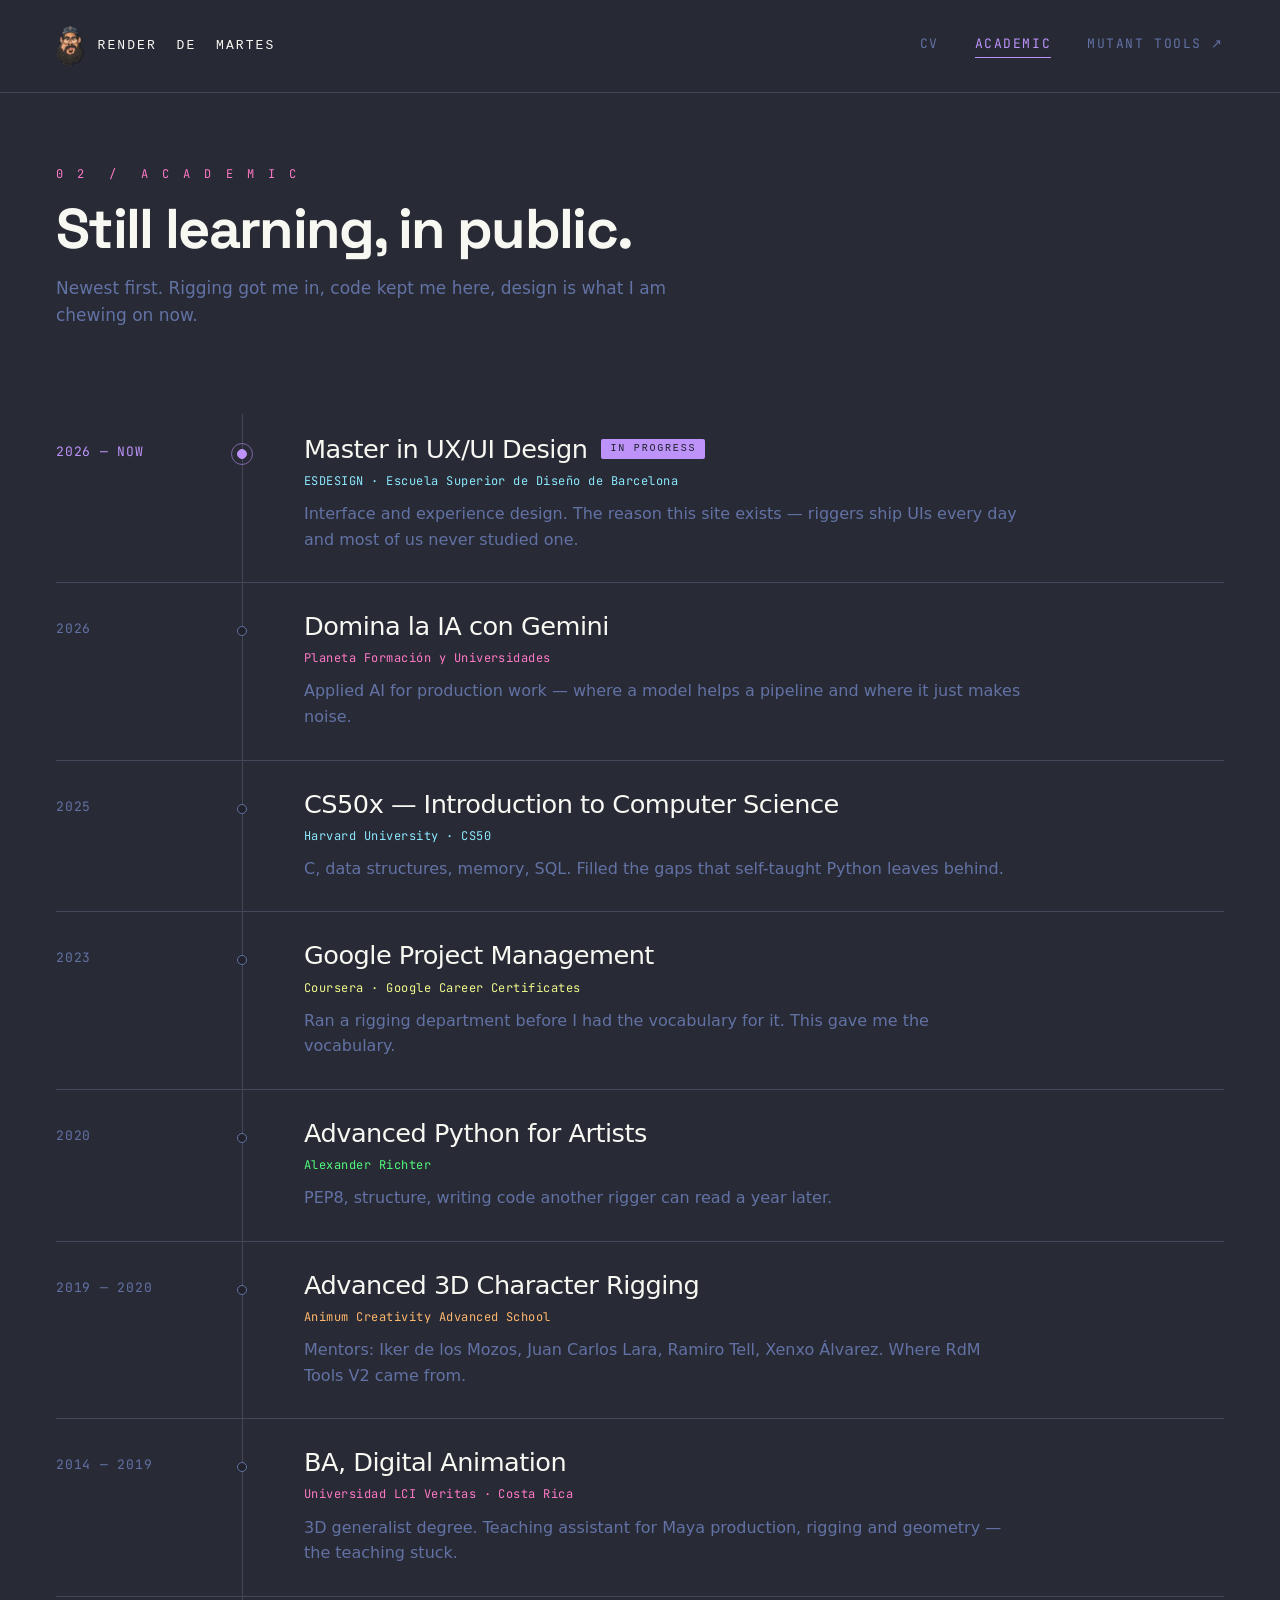
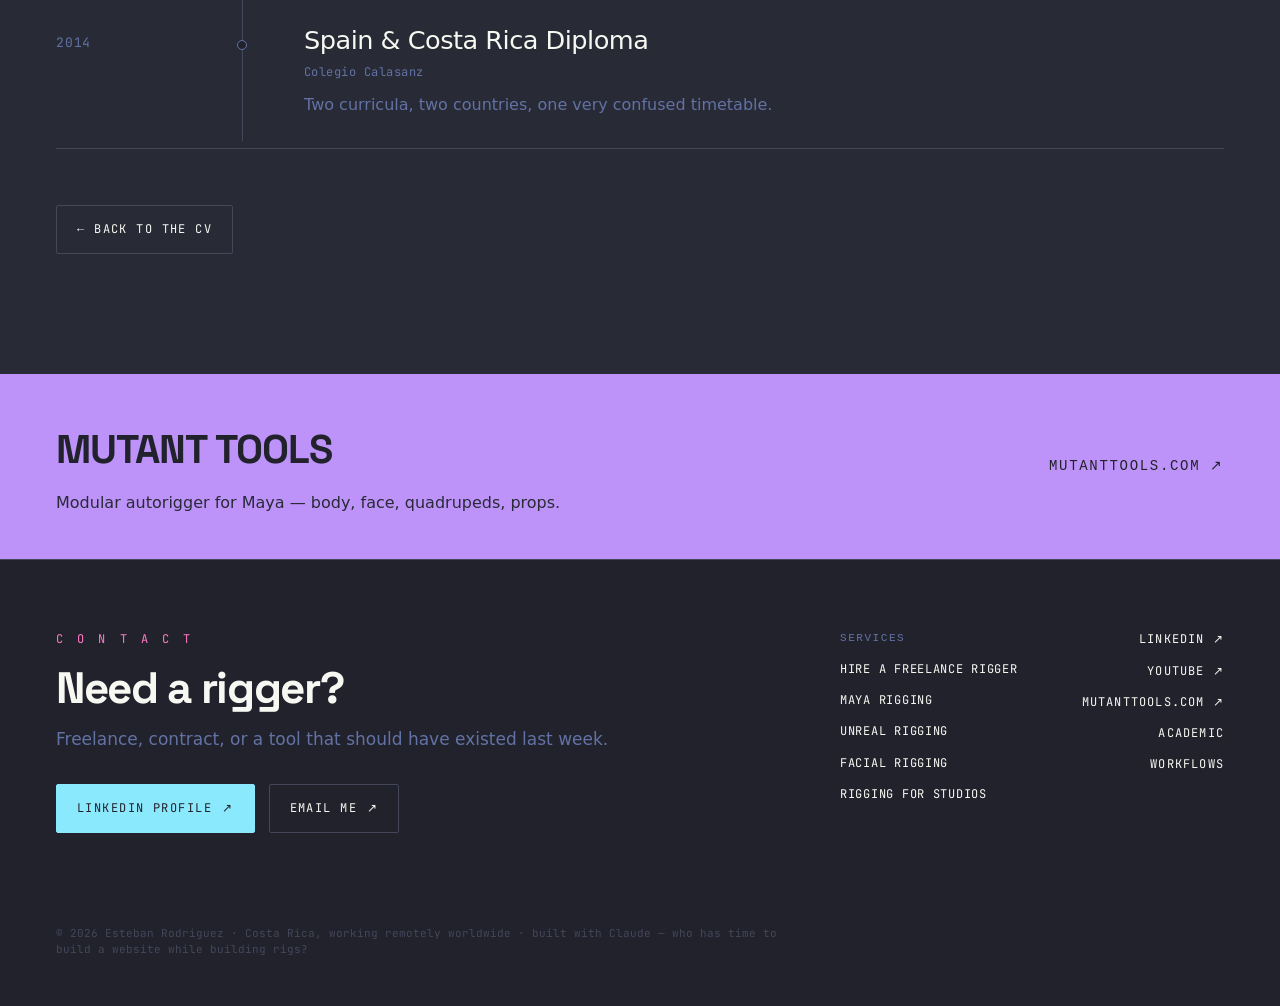
==== academic/index.html @ 8d344494 "Render de Martes 2026: static rebuild Dracula-dark static site replacing the WordPress install. - CV" ====
<!doctype html>
<html lang="en">
<head>
<meta charset="utf-8">
<meta name="viewport" content="width=device-width, initial-scale=1">
<title>Academic — Esteban Rodriguez | Render de Martes</title>
<meta name="description" content="Degrees, certificates and courses: UX/UI master at ESDESIGN, CS50x, Google Project Management, Animum advanced rigging, BA in Digital Animation.">
<link rel="canonical" href="https://renderdemartes.com/academic/">
<meta property="og:type" content="website">
<meta property="og:title" content="Academic — Esteban Rodriguez | Render de Martes">
<meta property="og:description" content="Degrees, certificates and courses: UX/UI master at ESDESIGN, CS50x, Google Project Management, Animum advanced rigging, BA in Digital Animation.">
<meta property="og:url" content="https://renderdemartes.com/academic/">
<meta property="og:image" content="https://renderdemartes.com/assets/img/still/gears-e-day.jpg">
<meta name="twitter:card" content="summary_large_image">
<link rel="icon" href="/assets/img/favicon.ico" sizes="any">
<link rel="icon" href="/assets/img/favicon-32.png" type="image/png" sizes="32x32">
<link rel="apple-touch-icon" href="/assets/img/apple-touch-icon.png">
<link rel="preload" href="/assets/fonts/space-grotesk-700-latin.woff2" as="font" type="font/woff2" crossorigin>
<link rel="preload" href="/assets/fonts/jetbrains-mono-400-latin.woff2" as="font" type="font/woff2" crossorigin>
<link rel="stylesheet" href="/assets/css/fonts.css">
<link rel="stylesheet" href="/assets/css/site.css">
<script type="application/ld+json">{"@context": "https://schema.org", "@type": "Person", "name": "Esteban Rodriguez", "url": "https://renderdemartes.com/", "jobTitle": "Technical Artist — Rigging & Python", "description": "Character rigger and rigging tools developer. Maya, Unreal, Unity. Creator of Mutant Tools.", "address": {"@type": "PostalAddress", "addressLocality": "Vancouver", "addressRegion": "BC", "addressCountry": "CA"}, "sameAs": ["https://www.linkedin.com/in/esteban-rodriguez-488a68147/", "https://www.youtube.com/@renderdemartes6049", "https://mutanttools.com/"], "knowsAbout": ["Character rigging", "Autodesk Maya", "Unreal Engine", "Python", "Facial rigging", "Pipeline tools"]}</script>
</head>
<body>
<a class="skip" href="#main">Skip to content</a>

<header class="nav">
  <a class="nav__mark" href="/">
    <img class="nav__logo" src="/assets/img/logo-mark.webp" srcset="/assets/img/logo-mark@2x.webp 2x" width="66" height="96" alt="" decoding="async">
    <span class="hide-sm">RENDER&nbsp;&nbsp;DE&nbsp;&nbsp;MARTES</span><span class="only-sm">RDM</span>
  </a>
  <nav class="nav__links" aria-label="Sections">
    <a href="/">CV</a>
    <a href="/academic/" class="is-active">ACADEMIC</a>
    <a href="https://mutanttools.com/" target="_blank" rel="noopener"><span class="hide-sm">MUTANT </span>TOOLS <span aria-hidden="true">↗</span></a>
  </nav>
</header>
<main id="main">
  <section class="section section--page">
    <header class="section__head reveal">
      <p class="section__kicker">0 2 &nbsp;/&nbsp; A C A D E M I C</p>
      <h1 class="section__title">Still learning, in public.</h1>
      <p class="section__lead">Newest first. Rigging got me in, code kept me here, design is what I am chewing on now.</p>
    </header>
    <ol class="timeline">
      <li class="study reveal study--live" data-accent="purple">
        <span class="study__year">2026 — NOW</span>
        <span class="study__node" aria-hidden="true"></span>
        <div class="study__body">
          <h3 class="study__title">Master in UX/UI Design<span class="tag">IN PROGRESS</span></h3>
          <p class="study__school">ESDESIGN · Escuela Superior de Diseño de Barcelona</p>
          <p class="study__note">Interface and experience design. The reason this site exists — riggers ship UIs every day and most of us never studied one.</p>
        </div>
      </li>
      <li class="study reveal" data-accent="pink">
        <span class="study__year">2026</span>
        <span class="study__node" aria-hidden="true"></span>
        <div class="study__body">
          <h3 class="study__title">Domina la IA con Gemini</h3>
          <p class="study__school">Planeta Formación y Universidades</p>
          <p class="study__note">Applied AI for production work — where a model helps a pipeline and where it just makes noise.</p>
        </div>
      </li>
      <li class="study reveal" data-accent="cyan">
        <span class="study__year">2025</span>
        <span class="study__node" aria-hidden="true"></span>
        <div class="study__body">
          <h3 class="study__title">CS50x — Introduction to Computer Science</h3>
          <p class="study__school">Harvard University · CS50</p>
          <p class="study__note">C, data structures, memory, SQL. Filled the gaps that self-taught Python leaves behind.</p>
        </div>
      </li>
      <li class="study reveal" data-accent="yellow">
        <span class="study__year">2023</span>
        <span class="study__node" aria-hidden="true"></span>
        <div class="study__body">
          <h3 class="study__title">Google Project Management</h3>
          <p class="study__school">Coursera · Google Career Certificates</p>
          <p class="study__note">Ran a rigging department before I had the vocabulary for it. This gave me the vocabulary.</p>
        </div>
      </li>
      <li class="study reveal" data-accent="green">
        <span class="study__year">2020</span>
        <span class="study__node" aria-hidden="true"></span>
        <div class="study__body">
          <h3 class="study__title">Advanced Python for Artists</h3>
          <p class="study__school">Alexander Richter</p>
          <p class="study__note">PEP8, structure, writing code another rigger can read a year later.</p>
        </div>
      </li>
      <li class="study reveal" data-accent="orange">
        <span class="study__year">2019 — 2020</span>
        <span class="study__node" aria-hidden="true"></span>
        <div class="study__body">
          <h3 class="study__title">Advanced 3D Character Rigging</h3>
          <p class="study__school">Animum Creativity Advanced School</p>
          <p class="study__note">Mentors: Iker de los Mozos, Juan Carlos Lara, Ramiro Tell, Xenxo Álvarez. Where RdM Tools V2 came from.</p>
        </div>
      </li>
      <li class="study reveal" data-accent="pink">
        <span class="study__year">2014 — 2019</span>
        <span class="study__node" aria-hidden="true"></span>
        <div class="study__body">
          <h3 class="study__title">BA, Digital Animation</h3>
          <p class="study__school">Universidad LCI Veritas · Costa Rica</p>
          <p class="study__note">3D generalist degree. Teaching assistant for Maya production, rigging and geometry — the teaching stuck.</p>
        </div>
      </li>
      <li class="study reveal" data-accent="muted">
        <span class="study__year">2014</span>
        <span class="study__node" aria-hidden="true"></span>
        <div class="study__body">
          <h3 class="study__title">Spain &amp; Costa Rica Diploma</h3>
          <p class="study__school">Colegio Calasanz</p>
          <p class="study__note">Two curricula, two countries, one very confused timetable.</p>
        </div>
      </li>
    </ol>
    <p class="back reveal"><a class="btn btn--ghost" href="/">← BACK TO THE CV</a></p>
  </section>
</main>

  <a class="outbound" href="https://mutanttools.com/" target="_blank" rel="noopener">
    <span class="outbound__left">
      <span class="outbound__title">MUTANT TOOLS</span>
      <span class="outbound__note">Modular autorigger for Maya — body, face, quadrupeds, props.</span>
    </span>
    <span class="outbound__go">MUTANTTOOLS.COM <span aria-hidden="true">↗</span></span>
  </a>

<footer class="foot" id="contact">
  <div class="foot__contact">
    <p class="section__kicker">C O N T A C T</p>
    <h2 class="foot__title">Need a rigger?</h2>
    <p class="foot__lead">Freelance, contract, or a tool that should have existed last week.</p>
    <p class="foot__btns">
      <a class="btn btn--cyan" href="https://www.linkedin.com/in/esteban-rodriguez-488a68147/" target="_blank" rel="noopener">LINKEDIN PROFILE <span aria-hidden="true">↗</span></a>
      <button class="btn btn--ghost" type="button" data-mail data-u="info" data-d="renderdemartes.com" data-s="Hello from renderdemartes.com">EMAIL ME <span aria-hidden="true">↗</span></button>
    </p>
  </div>
  <nav class="foot__services" aria-label="Services">
    <p class="foot__colhead">SERVICES</p>
    <a href="/hire-a-freelance-character-rigger/">HIRE A FREELANCE RIGGER</a>
    <a href="/maya-rigging-services/">MAYA RIGGING</a>
    <a href="/unreal-engine-character-rigging/">UNREAL RIGGING</a>
    <a href="/facial-rigging-services/">FACIAL RIGGING</a>
    <a href="/rigging-outsourcing-for-studios/">RIGGING FOR STUDIOS</a>
  </nav>
  <nav class="foot__links" aria-label="Elsewhere">
    <a href="https://www.linkedin.com/in/esteban-rodriguez-488a68147/" target="_blank" rel="noopener">LINKEDIN ↗</a>
    <a href="https://www.youtube.com/@renderdemartes6049/videos" target="_blank" rel="noopener">YOUTUBE ↗</a>
    <a href="https://mutanttools.com/" target="_blank" rel="noopener">MUTANTTOOLS.COM ↗</a>
    <a href="/academic/">ACADEMIC</a>
    <a href="/creature-rigging/">WORKFLOWS</a>
  </nav>
  <p class="foot__fine">© 2026 Esteban Rodriguez · Costa Rica, working remotely worldwide · built with Claude — who has time to build a website while building rigs?</p>
</footer>

<script src="/assets/js/site.js" defer></script>
</body>
</html>
---- assets/css/fonts.css ----
@font-face{font-family:'JetBrains Mono';font-style:normal;font-weight:400;font-display:swap;src:url('../fonts/jetbrains-mono-400-latin-ext.woff2') format('woff2');unicode-range:U+0100-02BA,U+02BD-02C5,U+02C7-02CC,U+02CE-02D7,U+02DD-02FF,U+0304,U+0308,U+0329,U+1D00-1DBF,U+1E00-1E9F,U+1EF2-1EFF,U+2020,U+20A0-20AB,U+20AD-20C0,U+2113,U+2C60-2C7F,U+A720-A7FF}@font-face{font-family:'JetBrains Mono';font-style:normal;font-weight:400;font-display:swap;src:url('../fonts/jetbrains-mono-400-latin.woff2') format('woff2');unicode-range:U+0000-00FF,U+0131,U+0152-0153,U+02BB-02BC,U+02C6,U+02DA,U+02DC,U+0304,U+0308,U+0329,U+2000-206F,U+20AC,U+2122,U+2191,U+2193,U+2212,U+2215,U+FEFF,U+FFFD}@font-face{font-family:'JetBrains Mono';font-style:normal;font-weight:500;font-display:swap;src:url('../fonts/jetbrains-mono-500-latin-ext.woff2') format('woff2');unicode-range:U+0100-02BA,U+02BD-02C5,U+02C7-02CC,U+02CE-02D7,U+02DD-02FF,U+0304,U+0308,U+0329,U+1D00-1DBF,U+1E00-1E9F,U+1EF2-1EFF,U+2020,U+20A0-20AB,U+20AD-20C0,U+2113,U+2C60-2C7F,U+A720-A7FF}@font-face{font-family:'JetBrains Mono';font-style:normal;font-weight:500;font-display:swap;src:url('../fonts/jetbrains-mono-500-latin.woff2') format('woff2');unicode-range:U+0000-00FF,U+0131,U+0152-0153,U+02BB-02BC,U+02C6,U+02DA,U+02DC,U+0304,U+0308,U+0329,U+2000-206F,U+20AC,U+2122,U+2191,U+2193,U+2212,U+2215,U+FEFF,U+FFFD}@font-face{font-family:'Space Grotesk';font-style:normal;font-weight:400;font-display:swap;src:url('../fonts/space-grotesk-400-latin-ext.woff2') format('woff2');unicode-range:U+0100-02BA,U+02BD-02C5,U+02C7-02CC,U+02CE-02D7,U+02DD-02FF,U+0304,U+0308,U+0329,U+1D00-1DBF,U+1E00-1E9F,U+1EF2-1EFF,U+2020,U+20A0-20AB,U+20AD-20C0,U+2113,U+2C60-2C7F,U+A720-A7FF}@font-face{font-family:'Space Grotesk';font-style:normal;font-weight:400;font-display:swap;src:url('../fonts/space-grotesk-400-latin.woff2') format('woff2');unicode-range:U+0000-00FF,U+0131,U+0152-0153,U+02BB-02BC,U+02C6,U+02DA,U+02DC,U+0304,U+0308,U+0329,U+2000-206F,U+20AC,U+2122,U+2191,U+2193,U+2212,U+2215,U+FEFF,U+FFFD}@font-face{font-family:'Space Grotesk';font-style:normal;font-weight:500;font-display:swap;src:url('../fonts/space-grotesk-500-latin-ext.woff2') format('woff2');unicode-range:U+0100-02BA,U+02BD-02C5,U+02C7-02CC,U+02CE-02D7,U+02DD-02FF,U+0304,U+0308,U+0329,U+1D00-1DBF,U+1E00-1E9F,U+1EF2-1EFF,U+2020,U+20A0-20AB,U+20AD-20C0,U+2113,U+2C60-2C7F,U+A720-A7FF}@font-face{font-family:'Space Grotesk';font-style:normal;font-weight:500;font-display:swap;src:url('../fonts/space-grotesk-500-latin.woff2') format('woff2');unicode-range:U+0000-00FF,U+0131,U+0152-0153,U+02BB-02BC,U+02C6,U+02DA,U+02DC,U+0304,U+0308,U+0329,U+2000-206F,U+20AC,U+2122,U+2191,U+2193,U+2212,U+2215,U+FEFF,U+FFFD}@font-face{font-family:'Space Grotesk';font-style:normal;font-weight:700;font-display:swap;src:url('../fonts/space-grotesk-700-latin-ext.woff2') format('woff2');unicode-range:U+0100-02BA,U+02BD-02C5,U+02C7-02CC,U+02CE-02D7,U+02DD-02FF,U+0304,U+0308,U+0329,U+1D00-1DBF,U+1E00-1E9F,U+1EF2-1EFF,U+2020,U+20A0-20AB,U+20AD-20C0,U+2113,U+2C60-2C7F,U+A720-A7FF}@font-face{font-family:'Space Grotesk';font-style:normal;font-weight:700;font-display:swap;src:url('../fonts/space-grotesk-700-latin.woff2') format('woff2');unicode-range:U+0000-00FF,U+0131,U+0152-0153,U+02BB-02BC,U+02C6,U+02DA,U+02DC,U+0304,U+0308,U+0329,U+2000-206F,U+20AC,U+2122,U+2191,U+2193,U+2212,U+2215,U+FEFF,U+FFFD}
---- assets/css/site.css ----
:root{--bg:#282a36;--bg-deep:#21222c;--panel:#343746;--line:#44475a;--text:#f8f8f2;--muted:#6272a4;--purple:#bd93f9;--pink:#ff79c6;--cyan:#8be9fd;--green:#50fa7b;--yellow:#f1fa8c;--orange:#ffb86c;--pad:56px;--maxw:1328px;--mono:"JetBrains Mono",ui-monospace,SFMono-Regular,Menlo,monospace;--sans:"Space Grotesk",system-ui,-apple-system,Segoe UI,Roboto,sans-serif;--ease:cubic-bezier(.2,.7,.2,1)}*,*::before,*::after{box-sizing:border-box}html{scroll-behavior:smooth;color-scheme:dark;overflow-x:clip}body{margin:0;background:var(--bg);color:var(--text);font-family:var(--sans);font-size:16px;line-height:1.6;-webkit-font-smoothing:antialiased;overflow-x:clip}img{max-width:100%;display:block}a{color:inherit}h1,h2,h3{margin:0;font-weight:700;letter-spacing:-.03em;line-height:1.02}p{margin:0}ul,ol{margin:0;padding:0;list-style:none}.only-sm{display:none}.section,#cv,#academic{scroll-margin-top:92px}.skip{position:absolute;left:-9999px;top:0;background:var(--purple);color:var(--bg-deep);padding:12px 18px;font-family:var(--mono);font-size:12px;z-index:100}.skip:focus{left:8px;top:8px}.nav{position:sticky;top:0;z-index:50;display:flex;align-items:center;justify-content:space-between;padding:26px var(--pad);border-bottom:1px solid var(--line);background:rgba(40,42,54,.82);backdrop-filter:blur(14px);-webkit-backdrop-filter:blur(14px)}.nav__mark{display:flex;align-items:center;gap:14px;font-family:var(--mono);font-size:13px;font-weight:500;letter-spacing:.16em;text-decoration:none}.nav__logo{height:40px;width:auto;display:block;transition:transform .35s var(--ease)}.nav__mark:hover .nav__logo{transform:rotate(-6deg) scale(1.06)}.nav__links{display:flex;gap:36px}.nav__links a{font-family:var(--mono);font-size:13px;letter-spacing:.12em;color:var(--muted);text-decoration:none;padding-bottom:3px;border-bottom:1px solid transparent;transition:color .25s var(--ease),border-color .25s var(--ease)}.nav__links a:hover{color:var(--text)}.nav__links a.is-active{color:var(--purple);border-bottom-color:var(--purple)}.hero{padding:140px var(--pad) 96px;position:relative;max-width:var(--maxw);margin-inline:auto}.hero__eyebrow{font-family:var(--mono);font-size:12px;letter-spacing:.42em;color:var(--cyan);margin-bottom:26px}.hero__h1{font-size:clamp(52px,11.2vw,132px);letter-spacing:-.045em;line-height:.88}.hero__lead{max-width:620px;margin-top:30px;font-size:clamp(16px,1.4vw,19px);line-height:1.62}.hero__status{margin-top:26px;font-family:var(--mono);font-size:12px;letter-spacing:.14em;color:var(--green);display:flex;align-items:center;gap:10px}.dot-live{width:8px;height:8px;border-radius:50%;background:var(--green);flex:none;box-shadow:0 0 0 0 rgba(80,250,123,.55);animation:pulse 2.6s infinite}@keyframes pulse{70%{box-shadow:0 0 0 12px rgba(80,250,123,0)}100%{box-shadow:0 0 0 0 rgba(80,250,123,0)}}.stats{display:flex;flex-wrap:wrap;gap:0 72px;margin-top:72px}.stats b{display:block;font-family:var(--sans);font-weight:500;font-size:30px;color:var(--pink);letter-spacing:-.02em}.stats span{display:block;margin-top:6px;font-family:var(--mono);font-size:11px;letter-spacing:.18em;color:var(--muted)}.hero__scroll{position:absolute;right:var(--pad);bottom:96px;font-family:var(--mono);font-size:12px;letter-spacing:.2em;color:var(--muted)}.section{padding:96px var(--pad) 120px;max-width:var(--maxw);margin-inline:auto}.section--alt{max-width:none;background:var(--bg-deep);padding-inline:0}.section--alt>*{max-width:var(--maxw);margin-inline:auto;padding-inline:var(--pad)}.section__head{margin-bottom:76px}#cv{padding-top:64px}.section__kicker{font-family:var(--mono);font-size:12px;letter-spacing:.3em;color:var(--pink)}.section--alt .section__kicker{color:var(--cyan)}.section__title{margin-top:16px;font-size:clamp(32px,4.4vw,56px)}.section__lead{margin-top:18px;max-width:640px;color:var(--muted);font-size:17px}.yearline{display:flex;align-items:center;gap:24px;margin:96px 0 56px}.yearline:first-of-type{margin-top:0}.yearline__dash{flex:1;height:1px;border-top:1px dashed var(--line);transform-origin:left}.yearline__num{font-size:26px;font-weight:700;letter-spacing:.04em}.row{display:grid;grid-template-columns:620px 1fr;gap:88px;align-items:center;margin-bottom:100px}.row--flip .gallery{order:2}.media{position:relative;margin:0;border:1px solid var(--line);border-radius:4px;overflow:hidden;background:var(--bg-deep);aspect-ratio:16/9;width:100%}.media__poster{width:100%;height:100%;object-fit:cover;transition:opacity .7s var(--ease),transform .9s var(--ease)}.media.is-playing .media__poster{opacity:0}.media__frame{position:absolute;inset:0;width:100%;height:100%;border:0;pointer-events:none}.media.has-sound .media__frame{pointer-events:auto}.media__sound{position:absolute;right:12px;top:12px;z-index:2;display:flex;align-items:center;gap:8px;cursor:pointer;background:rgba(33,34,44,.74);border:1px solid var(--purple);color:var(--purple);border-radius:2px;font-family:var(--mono);font-size:11px;letter-spacing:.14em;padding:8px 12px;backdrop-filter:blur(6px);-webkit-backdrop-filter:blur(6px);transition:background .25s var(--ease),color .25s var(--ease),opacity .3s var(--ease)}.media__sound:hover{background:var(--purple);color:var(--bg-deep)}.media__sound-ico{font-size:10px;line-height:1}.media.has-sound .media__sound{display:none}.media__cap{position:absolute;left:16px;bottom:12px;z-index:2;font-family:var(--mono);font-size:11px;letter-spacing:.14em;color:var(--text);text-transform:uppercase;text-shadow:0 1px 10px rgba(0,0,0,.9);pointer-events:none}.credit__role{font-family:var(--mono);font-size:11px;letter-spacing:.18em;color:var(--purple)}.credit__studio{margin-top:14px;font-size:clamp(26px,2.6vw,34px);font-weight:500;letter-spacing:-.02em}.credit__project{margin-top:6px;font-size:18px;color:var(--text);opacity:.9}.credit__meta{margin-top:10px;font-family:var(--mono);font-size:12px;letter-spacing:.04em;color:var(--muted)}.credit__body{margin-top:16px;max-width:480px;line-height:1.66}.chips{display:flex;flex-wrap:wrap;gap:8px;margin-top:20px}.chips li{background:var(--panel);color:var(--cyan);font-family:var(--mono);font-size:11px;letter-spacing:.1em;padding:6px 10px;border-radius:2px}.credit__source{margin-top:16px;font-family:var(--mono);font-size:10px;letter-spacing:.08em;color:var(--muted)}.cta-row{display:flex;align-items:center;gap:16px;flex-wrap:wrap;margin-top:18px}.btn{display:inline-flex;align-items:center;gap:10px;text-decoration:none;cursor:pointer;background:var(--purple);color:var(--bg-deep);border:1px solid var(--purple);border-radius:2px;font-family:var(--mono);font-size:12px;letter-spacing:.12em;padding:14px 20px;transition:background .25s var(--ease),border-color .25s var(--ease),color .25s var(--ease),transform .25s var(--ease)}.btn:hover{background:var(--pink);border-color:var(--pink);transform:translateY(-2px)}.btn--cyan{background:var(--cyan);border-color:var(--cyan)}.btn--cyan:hover{background:var(--purple);border-color:var(--purple)}.btn--ghost{background:transparent;color:var(--text);border-color:var(--line)}.btn--ghost:hover{background:var(--panel);border-color:var(--muted);color:var(--text)}.btn:focus-visible{outline:2px solid var(--cyan);outline-offset:3px}.cta-row__mail{font-family:var(--mono);font-size:12px;color:var(--cyan);text-decoration:none;border-bottom:1px solid transparent}.cta-row__mail:hover{border-bottom-color:var(--cyan)}.gallery{display:block}.gallery .media{display:none}.gallery .media.is-active{display:block}.gallery__bar{display:flex;align-items:center;gap:20px;margin-top:18px;flex-wrap:wrap}.dots{display:flex;align-items:center;gap:10px}.dot{width:8px;height:8px;padding:0;border-radius:50%;cursor:pointer;background:var(--line);border:1px solid var(--muted);transition:background .25s var(--ease),border-color .25s var(--ease),width .25s var(--ease),height .25s var(--ease)}.dot:hover{background:var(--muted)}.dot[aria-selected="true"]{width:10px;height:10px;background:var(--purple);border-color:var(--purple)}.dot:focus-visible{outline:2px solid var(--cyan);outline-offset:3px}.dot{position:relative}.dot::after{content:"";position:absolute;inset:-18px;border-radius:50%}.gallery .media.is-active{animation:slideIn .34s var(--ease)}@keyframes slideIn{from{opacity:.35;transform:translateX(10px)}to{opacity:1;transform:none}}@media (pointer:coarse){.gallery__label::after{content:" · SWIPE";color:var(--purple)}.dots{gap:16px}}.gallery__label{font-family:var(--mono);font-size:11px;letter-spacing:.08em;color:var(--muted)}.timeline{position:relative;margin-top:8px}.timeline::before{content:"";position:absolute;left:186px;top:8px;bottom:8px;width:1px;background:var(--line)}.study{display:grid;grid-template-columns:140px 36px 1fr;gap:36px;padding:30px 0;border-bottom:1px solid var(--line)}.study__year{font-family:var(--mono);font-size:13px;letter-spacing:.06em;color:var(--muted);padding-top:6px}.study__node{position:relative;width:20px;height:20px;margin-top:8px}.study__node::after{content:"";position:absolute;left:5px;top:5px;width:10px;height:10px;border-radius:50%;background:var(--bg-deep);border:1px solid var(--muted)}.study--live .study__year{color:var(--purple)}.study--live .study__node::after{background:var(--purple);border-color:var(--purple)}.study--live .study__node::before{content:"";position:absolute;inset:-1px 0 0 -1px;width:22px;height:22px;border-radius:50%;border:1px solid var(--purple);opacity:.55}.study__title{font-size:clamp(20px,2vw,26px);font-weight:500;letter-spacing:-.02em;display:flex;align-items:center;gap:14px;flex-wrap:wrap}.tag{font-family:var(--mono);font-size:10px;letter-spacing:.18em;background:var(--purple);color:var(--bg-deep);padding:5px 9px;border-radius:2px}.study__school{margin-top:10px;font-family:var(--mono);font-size:12px;letter-spacing:.04em;color:var(--cyan)}.study__note{margin-top:10px;color:var(--muted);max-width:720px}.study[data-accent="pink"] .study__school{color:var(--pink)}.study[data-accent="yellow"] .study__school{color:var(--yellow)}.study[data-accent="green"] .study__school{color:var(--green)}.study[data-accent="orange"] .study__school{color:var(--orange)}.study[data-accent="muted"] .study__school{color:var(--muted)}.tuts{padding-top:84px;padding-bottom:110px}.tuts__grid{margin-top:26px;border-top:1px solid var(--line)}.tut{display:grid;grid-template-columns:320px 1fr 40px;gap:24px;align-items:center;padding:24px 0;border-bottom:1px solid var(--line);text-decoration:none;transition:padding-left .35s var(--ease),color .35s var(--ease)}.tut:hover{padding-left:16px}.tut__title{font-size:20px;font-weight:500;letter-spacing:-.01em}.tut__note{color:var(--muted);font-size:15px}.tut__go{font-family:var(--mono);color:var(--muted);text-align:right;transition:color .3s var(--ease),transform .3s var(--ease)}.tut:hover .tut__go{color:var(--purple);transform:translateX(6px)}.tut:hover .tut__title{color:var(--purple)}.outbound{display:flex;align-items:center;justify-content:space-between;gap:32px;flex-wrap:wrap;background:var(--purple);color:var(--bg-deep);text-decoration:none;padding:44px var(--pad);transition:background .3s var(--ease)}.outbound:hover{background:var(--pink)}.outbound__title{display:block;font-size:clamp(28px,3.6vw,40px);font-weight:700;letter-spacing:-.03em}.outbound__note{display:block;margin-top:8px;font-size:16px;color:#282a36}.outbound__go{font-family:var(--mono);font-size:14px;font-weight:500;letter-spacing:.12em;white-space:nowrap}.foot{background:var(--bg-deep);padding:70px var(--pad) 48px;display:grid;grid-template-columns:1fr auto auto;gap:40px 64px;border-top:1px solid var(--line)}.foot__mark{font-family:var(--mono);font-size:13px;font-weight:500;letter-spacing:.16em}.foot__mail{display:inline-block;margin-top:14px;font-family:var(--mono);font-size:15px;color:var(--cyan);text-decoration:none;border-bottom:1px solid transparent}.foot__mail:hover{border-bottom-color:var(--cyan)}.foot__where{margin-top:12px;font-family:var(--mono);font-size:12px;color:var(--muted)}.foot__links{display:flex;flex-direction:column;gap:12px;align-items:flex-end}.foot__services{display:flex;flex-direction:column;gap:12px}.foot__services a{font-family:var(--mono);font-size:12px;letter-spacing:.06em;text-decoration:none;color:var(--text)}.foot__services a:hover{color:var(--purple)}.foot__colhead{font-family:var(--mono);font-size:11px;font-weight:500;letter-spacing:.14em;color:var(--muted)}.foot__links a{font-family:var(--mono);font-size:12px;letter-spacing:.1em;text-decoration:none;color:var(--text)}.foot__links a:hover{color:var(--purple)}.foot__fine{grid-column:1/-1;margin-top:52px;max-width:760px;line-height:1.5;font-family:var(--mono);font-size:11px;color:var(--line)}.band{display:flex;align-items:center;justify-content:space-between;gap:40px;flex-wrap:wrap;background:var(--bg-deep);border-left:3px solid var(--purple);padding:30px 32px;margin:0 0 100px}.band__kicker{font-family:var(--mono);font-size:11px;letter-spacing:.12em;color:var(--purple)}.band__title{margin-top:10px;font-size:clamp(20px,2.4vw,26px);font-weight:500;letter-spacing:-.02em}.band__note{margin-top:10px;max-width:620px;color:var(--muted);font-size:16px}.close{padding-top:40px;border-top:1px dashed var(--line)}.close__title{margin-top:16px;font-size:clamp(28px,3.6vw,44px);letter-spacing:-.03em}.close__lead{margin:18px 0 28px;max-width:660px;color:var(--muted);font-size:17px;line-height:1.6}.section--page{padding-top:72px}.back{margin-top:56px}.foot__title{margin-top:16px;font-size:clamp(28px,3.6vw,44px);letter-spacing:-.03em}.foot__lead{margin-top:16px;max-width:620px;color:var(--muted);font-size:17px}.foot__btns{display:flex;gap:14px;flex-wrap:wrap;margin-top:30px}.seo{max-width:var(--maxw);margin-inline:auto;padding:76px var(--pad) 0}.seo__h1{margin-top:20px;font-size:clamp(40px,6.4vw,76px);letter-spacing:-.045em;line-height:.98}.seo__lede{margin-top:24px;max-width:720px;font-size:clamp(17px,1.5vw,19px);line-height:1.62}.seo__cta{display:flex;gap:14px;flex-wrap:wrap;margin-top:32px}.prose{margin-top:72px;max-width:760px;display:grid;gap:20px}.prose p{color:var(--ink,#f8f8f2);font-size:17px;line-height:1.72}.prose p+p{color:var(--muted)}.cols{display:grid;grid-template-columns:repeat(3,1fr);gap:56px;margin-top:80px}.col__title{font-family:var(--mono);font-size:12px;font-weight:500;letter-spacing:.12em;color:var(--cyan)}.col__note{margin-top:12px;font-size:16px;line-height:1.6}.steps-wrap{margin-top:96px}.steps{margin-top:26px;border-top:1px solid var(--line)}.step{display:grid;grid-template-columns:60px 1fr;gap:32px;padding:26px 0;border-bottom:1px solid var(--line)}.step__n{font-family:var(--mono);font-size:13px;letter-spacing:.06em;color:var(--purple);padding-top:6px}.step__title{font-size:22px;font-weight:500;letter-spacing:-.01em}.step__note{margin-top:8px;color:var(--muted);font-size:16px;line-height:1.6;max-width:900px}.proof{display:grid;grid-template-columns:repeat(4,1fr);gap:24px;margin-top:88px;padding:28px 32px;background:var(--bg-deep)}.proof b{display:block;font-family:var(--mono);font-size:12px;font-weight:500;letter-spacing:.08em}.proof span{display:block;margin-top:8px;font-family:var(--mono);font-size:11px;letter-spacing:.04em;color:var(--muted)}.faq{margin-top:96px}.q{padding:24px 0;border-bottom:1px solid var(--line);max-width:1000px}.q:first-of-type{border-top:1px solid var(--line);margin-top:26px}.q__q{font-size:21px;font-weight:500;letter-spacing:-.01em}.q__a{margin-top:10px;color:var(--muted);font-size:16px;line-height:1.66;max-width:940px}.found{margin:110px calc(var(--pad) * -1) 0;padding:52px var(--pad);background:var(--purple);color:var(--bg-deep)}.found__kicker{font-family:var(--mono);font-size:12px;letter-spacing:.3em;color:var(--bg-deep)}.found__title{margin-top:16px;font-size:clamp(26px,3.4vw,40px);letter-spacing:-.03em;color:var(--bg-deep)}.found__note{margin-top:18px;max-width:820px;font-size:17px;line-height:1.6;color:#282a36}.found__row{display:flex;align-items:center;gap:18px;flex-wrap:wrap;margin-top:28px}.found .btn{background:var(--bg-deep);border-color:var(--bg-deep);color:var(--purple)}.found .btn:hover{background:#0f1015;border-color:#0f1015;color:var(--pink)}.found__aside{font-size:15px;color:#282a36}.related{margin-top:64px;padding-bottom:110px}.related__note{font-family:var(--mono);font-size:11px;letter-spacing:.12em;color:var(--muted)}.related__links{display:flex;flex-wrap:wrap;gap:12px 28px;margin-top:16px}.related__links a{font-family:var(--mono);font-size:11px;letter-spacing:.08em;color:var(--text);text-decoration:none;border-bottom:1px solid transparent}.related__links a:hover{color:var(--purple);border-bottom-color:var(--purple)}@media (max-width:900px){.seo{padding:44px var(--pad) 0}.cols{grid-template-columns:1fr;gap:34px;margin-top:56px}.proof{grid-template-columns:1fr 1fr;gap:20px;margin-top:56px;padding:22px}.steps-wrap,.faq{margin-top:64px}.step{grid-template-columns:40px 1fr;gap:16px}.found{margin-top:72px;padding:40px var(--pad)}.prose{margin-top:48px}}.wf{max-width:1120px;margin-inline:auto;padding:76px var(--pad) 0}.wf__h1{margin-top:20px;font-size:clamp(34px,5.4vw,64px);letter-spacing:-.04em;line-height:1.02}.wf__lede{margin-top:22px;max-width:760px;font-size:clamp(17px,1.5vw,19px);line-height:1.65}.wf__head .chips{margin-top:26px}.wf__body{margin-top:72px}.wf-h2{display:flex;align-items:baseline;gap:18px;margin:88px 0 8px;font-size:clamp(26px,3.2vw,34px);font-weight:500;letter-spacing:-.025em;padding-top:28px;border-top:1px solid var(--line)}.wf-h2__n{font-family:var(--mono);font-size:13px;font-weight:400;letter-spacing:.08em;color:var(--purple)}.wf-h3{margin:56px 0 6px;font-size:clamp(20px,2.2vw,24px);font-weight:500;letter-spacing:-.02em}.wf-h4{margin:40px 0 4px;font-family:var(--mono);font-size:13px;font-weight:500;letter-spacing:.1em;color:var(--cyan)}.wf-p{margin-top:16px;max-width:760px;font-size:17px;line-height:1.75;color:var(--text)}.wf-li{margin-top:10px;max-width:760px;padding-left:18px;border-left:1px solid var(--line);font-size:16px;line-height:1.7;color:var(--muted)}.wf-media{margin:36px 0 0}.wf-media img{width:100%;height:auto;border:1px solid var(--line);border-radius:4px;background:var(--bg-deep);display:block}.wf-media figcaption{margin-top:10px;font-family:var(--mono);font-size:11px;letter-spacing:.06em;color:var(--muted)}.wf-gif{position:relative;display:block;width:100%;padding:0;border:0;background:none;cursor:pointer}.wf-gif__play{position:absolute;top:50%;left:50%;transform:translate(-50%,-50%);width:72px;height:72px;border-radius:50%;display:grid;place-items:center;background:rgba(33,34,44,.8);border:1px solid var(--purple);color:var(--purple);font-size:22px;transition:background .25s var(--ease),color .25s var(--ease),transform .25s var(--ease)}.wf-gif:hover .wf-gif__play{background:var(--purple);color:var(--bg-deep);transform:translate(-50%,-50%) scale(1.06)}.wf-gif__badge{position:absolute;left:16px;top:16px;padding:6px 10px;border-radius:2px;background:rgba(33,34,44,.8);border:1px solid var(--line);font-family:var(--mono);font-size:11px;letter-spacing:.08em;color:var(--text)}.wf-gif.is-playing .wf-gif__play,.wf-gif.is-playing .wf-gif__badge{display:none}.wf-media--video{position:relative}.wf-video{width:100%;height:auto;display:block;border:1px solid var(--line);border-radius:4px;background:var(--bg-deep)}.wf-video::-webkit-media-controls{display:none!important}.wf-code{margin:28px 0 0;padding:22px 24px;overflow-x:auto;background:var(--bg-deep);border:1px solid var(--line);border-radius:4px;font-family:var(--mono);font-size:13px;line-height:1.75;color:var(--cyan)}.found--wf{margin-top:110px}.wf-more{margin-top:72px;padding-bottom:110px}.wf-more__grid{display:grid;grid-template-columns:repeat(3,1fr);gap:24px;margin-top:20px}.wf-card{display:flex;flex-direction:column;gap:10px;padding:24px;text-decoration:none;background:var(--bg-deep);border:1px solid var(--line);border-radius:3px;transition:border-color .25s var(--ease),transform .25s var(--ease)}.wf-card:hover{border-color:var(--purple);transform:translateY(-2px)}.wf-card__title{font-size:22px;font-weight:500;letter-spacing:-.01em}.wf-card__note{font-size:15px;color:var(--muted)}.wf-card__go{font-family:var(--mono);font-size:11px;letter-spacing:.08em;color:var(--purple)}@media (max-width:900px){.wf{padding:44px var(--pad) 0}.wf__body{margin-top:48px}.wf-h2{margin:56px 0 8px;gap:12px}.wf-more__grid{grid-template-columns:1fr}.wf-gif__play{width:56px;height:56px;font-size:18px}}.bone{position:fixed;left:0;top:0;z-index:90;pointer-events:none;will-change:transform,opacity;transform-origin:50% 50%;contain:layout style paint}.bone svg{display:block}.reveal{opacity:0;transform:translateY(26px);transition:opacity .75s var(--ease),transform .75s var(--ease)}.reveal.is-in{opacity:1;transform:none}.yearline.reveal .yearline__dash{transform:scaleX(0);transition:transform .7s var(--ease)}.yearline.reveal.is-in .yearline__dash{transform:scaleX(1)}.yearline__dash:last-child{transform-origin:right}@media (max-width:1180px){.row{grid-template-columns:1fr 1fr;gap:48px}}@media (max-width:900px){:root{--pad:20px}.nav{padding:18px var(--pad)}.nav__logo{height:28px}.nav__links{gap:18px}.nav__links a{font-size:11px;letter-spacing:.08em;white-space:nowrap}.hide-sm{display:none}.only-sm{display:inline}.hero__eyebrow{letter-spacing:.26em;font-size:11px;margin-bottom:18px}.hero{padding:56px var(--pad) 64px}.hero__scroll{display:none}.stats{gap:28px 44px;margin-top:44px}.section{padding:64px var(--pad) 72px}.section__head{margin-bottom:44px}.yearline{margin:64px 0 32px}.yearline__num{font-size:20px}.row,.row--flip{display:block;margin-bottom:64px}.row--flip .media{order:0}.credit__role{margin-top:22px}.credit__body{max-width:none}.timeline::before{left:7px}.study{grid-template-columns:20px 1fr;gap:18px;padding:22px 0}.study__year{grid-column:1/-1;padding-top:0;font-size:11px;letter-spacing:.1em}.study__node{margin-top:4px}.tut{grid-template-columns:1fr 28px;gap:6px 12px;align-items:start}.tut__go{grid-row:1/3}.outbound{padding:40px var(--pad)}.foot{grid-template-columns:1fr;padding:48px var(--pad) 36px}.foot__services{gap:10px}.foot__links{align-items:flex-start;flex-direction:row;flex-wrap:wrap;gap:14px 20px}}@media (prefers-reduced-motion:reduce){html{scroll-behavior:auto}.reveal{opacity:1;transform:none;transition:none}.yearline.reveal .yearline__dash{transform:none}.dot-live{animation:none}.media img{transition:none}.bone{display:none}}
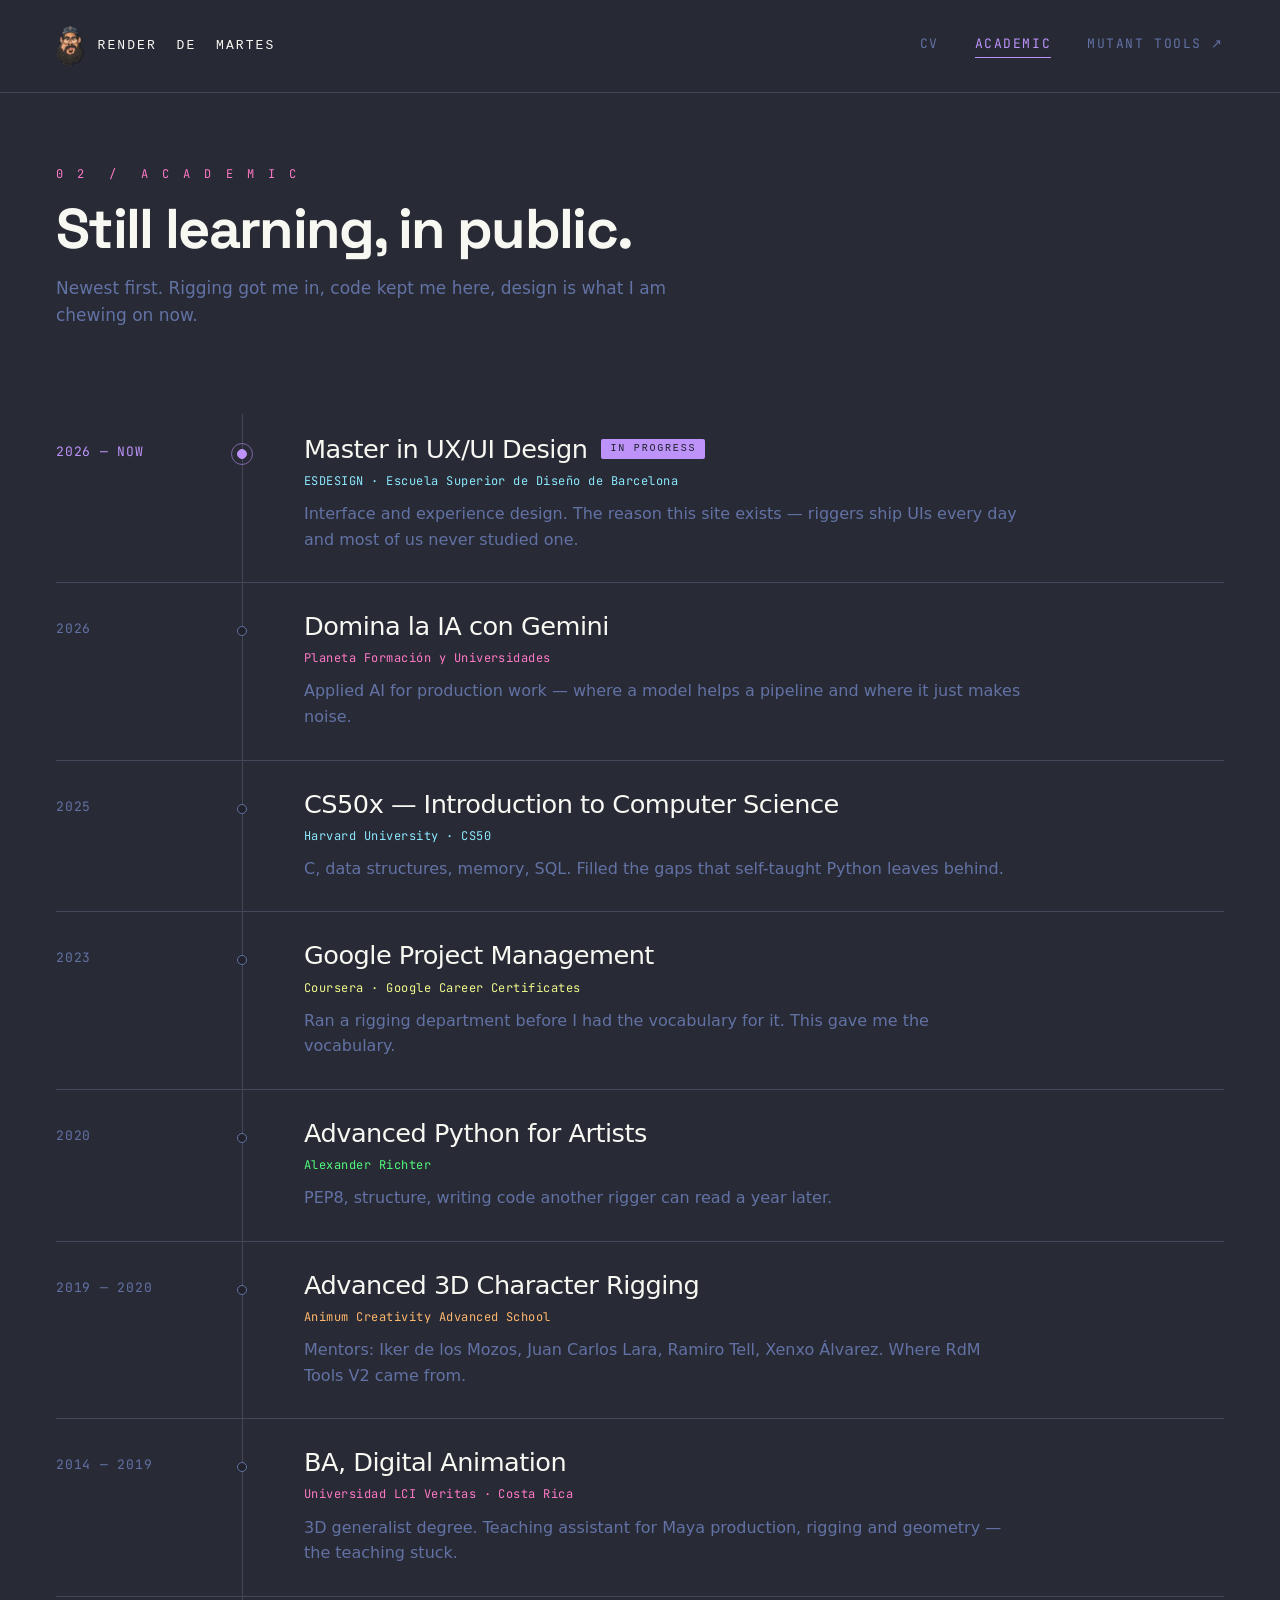
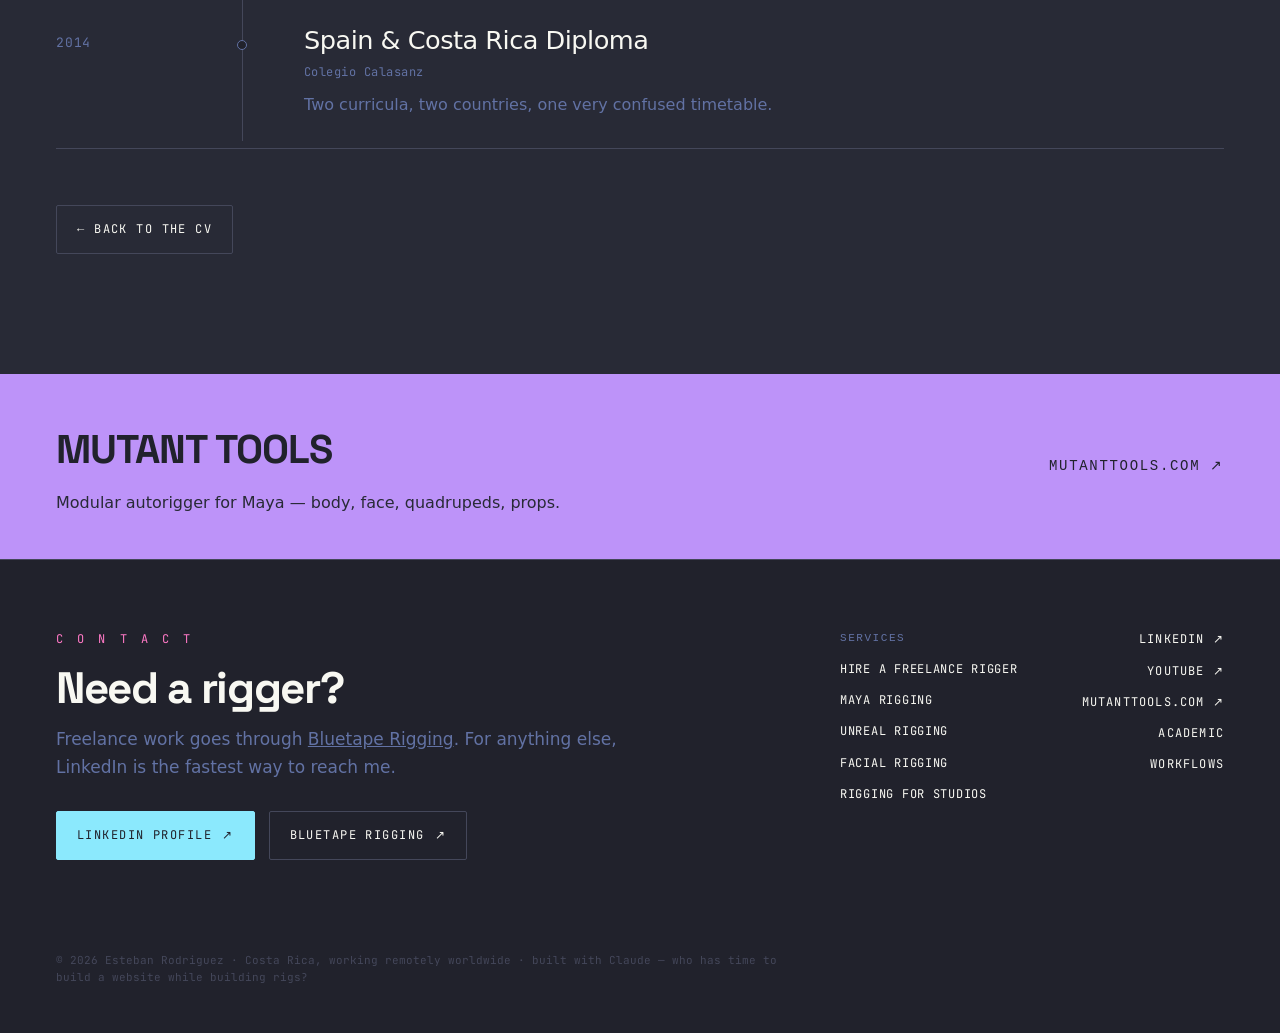
==== commit 9daf32ce: "Gallery arrows, Bluetape CTAs, LinkedIn contact, cartoon share card - galleries get prev/next arrows" ====
--- a/academic/index.html
+++ b/academic/index.html
@@ -10,15 +10,19 @@
 <meta property="og:title" content="Academic — Esteban Rodriguez | Render de Martes">
 <meta property="og:description" content="Degrees, certificates and courses: UX/UI master at ESDESIGN, CS50x, Google Project Management, Animum advanced rigging, BA in Digital Animation.">
 <meta property="og:url" content="https://renderdemartes.com/academic/">
-<meta property="og:image" content="https://renderdemartes.com/assets/img/still/gears-e-day.jpg">
+<meta property="og:image" content="https://renderdemartes.com/assets/img/og.jpg">
+<meta property="og:image:width" content="1200">
+<meta property="og:image:height" content="630">
+<meta property="og:image:alt" content="Esteban Rodriguez - technical artist, rigging and Python">
+<meta property="og:site_name" content="Render de Martes">
 <meta name="twitter:card" content="summary_large_image">
 <link rel="icon" href="/assets/img/favicon.ico" sizes="any">
 <link rel="icon" href="/assets/img/favicon-32.png" type="image/png" sizes="32x32">
 <link rel="apple-touch-icon" href="/assets/img/apple-touch-icon.png">
 <link rel="preload" href="/assets/fonts/space-grotesk-700-latin.woff2" as="font" type="font/woff2" crossorigin>
 <link rel="preload" href="/assets/fonts/jetbrains-mono-400-latin.woff2" as="font" type="font/woff2" crossorigin>
-<link rel="stylesheet" href="/assets/css/fonts.css">
-<link rel="stylesheet" href="/assets/css/site.css">
+<link rel="stylesheet" href="/assets/css/fonts.css?v=48f6eeb9">
+<link rel="stylesheet" href="/assets/css/site.css?v=6976c4eb">
 <script type="application/ld+json">{"@context": "https://schema.org", "@type": "Person", "name": "Esteban Rodriguez", "url": "https://renderdemartes.com/", "jobTitle": "Technical Artist — Rigging & Python", "description": "Character rigger and rigging tools developer. Maya, Unreal, Unity. Creator of Mutant Tools.", "address": {"@type": "PostalAddress", "addressLocality": "Vancouver", "addressRegion": "BC", "addressCountry": "CA"}, "sameAs": ["https://www.linkedin.com/in/esteban-rodriguez-488a68147/", "https://www.youtube.com/@renderdemartes6049", "https://mutanttools.com/"], "knowsAbout": ["Character rigging", "Autodesk Maya", "Unreal Engine", "Python", "Facial rigging", "Pipeline tools"]}</script>
 </head>
 <body>
@@ -132,10 +136,10 @@
   <div class="foot__contact">
     <p class="section__kicker">C O N T A C T</p>
     <h2 class="foot__title">Need a rigger?</h2>
-    <p class="foot__lead">Freelance, contract, or a tool that should have existed last week.</p>
+    <p class="foot__lead">Freelance work goes through <a href="https://bluetaperigging.com/" target="_blank" rel="noopener">Bluetape Rigging</a>. For anything else, LinkedIn is the fastest way to reach me.</p>
     <p class="foot__btns">
       <a class="btn btn--cyan" href="https://www.linkedin.com/in/esteban-rodriguez-488a68147/" target="_blank" rel="noopener">LINKEDIN PROFILE <span aria-hidden="true">↗</span></a>
-      <button class="btn btn--ghost" type="button" data-mail data-u="info" data-d="renderdemartes.com" data-s="Hello from renderdemartes.com">EMAIL ME <span aria-hidden="true">↗</span></button>
+      <a class="btn btn--ghost" href="https://bluetaperigging.com/" target="_blank" rel="noopener">BLUETAPE RIGGING <span aria-hidden="true">↗</span></a>
     </p>
   </div>
   <nav class="foot__services" aria-label="Services">
@@ -156,6 +160,6 @@
   <p class="foot__fine">© 2026 Esteban Rodriguez · Costa Rica, working remotely worldwide · built with Claude — who has time to build a website while building rigs?</p>
 </footer>
 
-<script src="/assets/js/site.js" defer></script>
+<script src="/assets/js/site.js?v=d3654479" defer></script>
 </body>
 </html>
--- a/assets/css/site.css
+++ b/assets/css/site.css
@@ -1 +1 @@
-:root{--bg:#282a36;--bg-deep:#21222c;--panel:#343746;--line:#44475a;--text:#f8f8f2;--muted:#6272a4;--purple:#bd93f9;--pink:#ff79c6;--cyan:#8be9fd;--green:#50fa7b;--yellow:#f1fa8c;--orange:#ffb86c;--pad:56px;--maxw:1328px;--mono:"JetBrains Mono",ui-monospace,SFMono-Regular,Menlo,monospace;--sans:"Space Grotesk",system-ui,-apple-system,Segoe UI,Roboto,sans-serif;--ease:cubic-bezier(.2,.7,.2,1)}*,*::before,*::after{box-sizing:border-box}html{scroll-behavior:smooth;color-scheme:dark;overflow-x:clip}body{margin:0;background:var(--bg);color:var(--text);font-family:var(--sans);font-size:16px;line-height:1.6;-webkit-font-smoothing:antialiased;overflow-x:clip}img{max-width:100%;display:block}a{color:inherit}h1,h2,h3{margin:0;font-weight:700;letter-spacing:-.03em;line-height:1.02}p{margin:0}ul,ol{margin:0;padding:0;list-style:none}.only-sm{display:none}.section,#cv,#academic{scroll-margin-top:92px}.skip{position:absolute;left:-9999px;top:0;background:var(--purple);color:var(--bg-deep);padding:12px 18px;font-family:var(--mono);font-size:12px;z-index:100}.skip:focus{left:8px;top:8px}.nav{position:sticky;top:0;z-index:50;display:flex;align-items:center;justify-content:space-between;padding:26px var(--pad);border-bottom:1px solid var(--line);background:rgba(40,42,54,.82);backdrop-filter:blur(14px);-webkit-backdrop-filter:blur(14px)}.nav__mark{display:flex;align-items:center;gap:14px;font-family:var(--mono);font-size:13px;font-weight:500;letter-spacing:.16em;text-decoration:none}.nav__logo{height:40px;width:auto;display:block;transition:transform .35s var(--ease)}.nav__mark:hover .nav__logo{transform:rotate(-6deg) scale(1.06)}.nav__links{display:flex;gap:36px}.nav__links a{font-family:var(--mono);font-size:13px;letter-spacing:.12em;color:var(--muted);text-decoration:none;padding-bottom:3px;border-bottom:1px solid transparent;transition:color .25s var(--ease),border-color .25s var(--ease)}.nav__links a:hover{color:var(--text)}.nav__links a.is-active{color:var(--purple);border-bottom-color:var(--purple)}.hero{padding:140px var(--pad) 96px;position:relative;max-width:var(--maxw);margin-inline:auto}.hero__eyebrow{font-family:var(--mono);font-size:12px;letter-spacing:.42em;color:var(--cyan);margin-bottom:26px}.hero__h1{font-size:clamp(52px,11.2vw,132px);letter-spacing:-.045em;line-height:.88}.hero__lead{max-width:620px;margin-top:30px;font-size:clamp(16px,1.4vw,19px);line-height:1.62}.hero__status{margin-top:26px;font-family:var(--mono);font-size:12px;letter-spacing:.14em;color:var(--green);display:flex;align-items:center;gap:10px}.dot-live{width:8px;height:8px;border-radius:50%;background:var(--green);flex:none;box-shadow:0 0 0 0 rgba(80,250,123,.55);animation:pulse 2.6s infinite}@keyframes pulse{70%{box-shadow:0 0 0 12px rgba(80,250,123,0)}100%{box-shadow:0 0 0 0 rgba(80,250,123,0)}}.stats{display:flex;flex-wrap:wrap;gap:0 72px;margin-top:72px}.stats b{display:block;font-family:var(--sans);font-weight:500;font-size:30px;color:var(--pink);letter-spacing:-.02em}.stats span{display:block;margin-top:6px;font-family:var(--mono);font-size:11px;letter-spacing:.18em;color:var(--muted)}.hero__scroll{position:absolute;right:var(--pad);bottom:96px;font-family:var(--mono);font-size:12px;letter-spacing:.2em;color:var(--muted)}.section{padding:96px var(--pad) 120px;max-width:var(--maxw);margin-inline:auto}.section--alt{max-width:none;background:var(--bg-deep);padding-inline:0}.section--alt>*{max-width:var(--maxw);margin-inline:auto;padding-inline:var(--pad)}.section__head{margin-bottom:76px}#cv{padding-top:64px}.section__kicker{font-family:var(--mono);font-size:12px;letter-spacing:.3em;color:var(--pink)}.section--alt .section__kicker{color:var(--cyan)}.section__title{margin-top:16px;font-size:clamp(32px,4.4vw,56px)}.section__lead{margin-top:18px;max-width:640px;color:var(--muted);font-size:17px}.yearline{display:flex;align-items:center;gap:24px;margin:96px 0 56px}.yearline:first-of-type{margin-top:0}.yearline__dash{flex:1;height:1px;border-top:1px dashed var(--line);transform-origin:left}.yearline__num{font-size:26px;font-weight:700;letter-spacing:.04em}.row{display:grid;grid-template-columns:620px 1fr;gap:88px;align-items:center;margin-bottom:100px}.row--flip .gallery{order:2}.media{position:relative;margin:0;border:1px solid var(--line);border-radius:4px;overflow:hidden;background:var(--bg-deep);aspect-ratio:16/9;width:100%}.media__poster{width:100%;height:100%;object-fit:cover;transition:opacity .7s var(--ease),transform .9s var(--ease)}.media.is-playing .media__poster{opacity:0}.media__frame{position:absolute;inset:0;width:100%;height:100%;border:0;pointer-events:none}.media.has-sound .media__frame{pointer-events:auto}.media__sound{position:absolute;right:12px;top:12px;z-index:2;display:flex;align-items:center;gap:8px;cursor:pointer;background:rgba(33,34,44,.74);border:1px solid var(--purple);color:var(--purple);border-radius:2px;font-family:var(--mono);font-size:11px;letter-spacing:.14em;padding:8px 12px;backdrop-filter:blur(6px);-webkit-backdrop-filter:blur(6px);transition:background .25s var(--ease),color .25s var(--ease),opacity .3s var(--ease)}.media__sound:hover{background:var(--purple);color:var(--bg-deep)}.media__sound-ico{font-size:10px;line-height:1}.media.has-sound .media__sound{display:none}.media__cap{position:absolute;left:16px;bottom:12px;z-index:2;font-family:var(--mono);font-size:11px;letter-spacing:.14em;color:var(--text);text-transform:uppercase;text-shadow:0 1px 10px rgba(0,0,0,.9);pointer-events:none}.credit__role{font-family:var(--mono);font-size:11px;letter-spacing:.18em;color:var(--purple)}.credit__studio{margin-top:14px;font-size:clamp(26px,2.6vw,34px);font-weight:500;letter-spacing:-.02em}.credit__project{margin-top:6px;font-size:18px;color:var(--text);opacity:.9}.credit__meta{margin-top:10px;font-family:var(--mono);font-size:12px;letter-spacing:.04em;color:var(--muted)}.credit__body{margin-top:16px;max-width:480px;line-height:1.66}.chips{display:flex;flex-wrap:wrap;gap:8px;margin-top:20px}.chips li{background:var(--panel);color:var(--cyan);font-family:var(--mono);font-size:11px;letter-spacing:.1em;padding:6px 10px;border-radius:2px}.credit__source{margin-top:16px;font-family:var(--mono);font-size:10px;letter-spacing:.08em;color:var(--muted)}.cta-row{display:flex;align-items:center;gap:16px;flex-wrap:wrap;margin-top:18px}.btn{display:inline-flex;align-items:center;gap:10px;text-decoration:none;cursor:pointer;background:var(--purple);color:var(--bg-deep);border:1px solid var(--purple);border-radius:2px;font-family:var(--mono);font-size:12px;letter-spacing:.12em;padding:14px 20px;transition:background .25s var(--ease),border-color .25s var(--ease),color .25s var(--ease),transform .25s var(--ease)}.btn:hover{background:var(--pink);border-color:var(--pink);transform:translateY(-2px)}.btn--cyan{background:var(--cyan);border-color:var(--cyan)}.btn--cyan:hover{background:var(--purple);border-color:var(--purple)}.btn--ghost{background:transparent;color:var(--text);border-color:var(--line)}.btn--ghost:hover{background:var(--panel);border-color:var(--muted);color:var(--text)}.btn:focus-visible{outline:2px solid var(--cyan);outline-offset:3px}.cta-row__mail{font-family:var(--mono);font-size:12px;color:var(--cyan);text-decoration:none;border-bottom:1px solid transparent}.cta-row__mail:hover{border-bottom-color:var(--cyan)}.gallery{display:block}.gallery .media{display:none}.gallery .media.is-active{display:block}.gallery__bar{display:flex;align-items:center;gap:20px;margin-top:18px;flex-wrap:wrap}.dots{display:flex;align-items:center;gap:10px}.dot{width:8px;height:8px;padding:0;border-radius:50%;cursor:pointer;background:var(--line);border:1px solid var(--muted);transition:background .25s var(--ease),border-color .25s var(--ease),width .25s var(--ease),height .25s var(--ease)}.dot:hover{background:var(--muted)}.dot[aria-selected="true"]{width:10px;height:10px;background:var(--purple);border-color:var(--purple)}.dot:focus-visible{outline:2px solid var(--cyan);outline-offset:3px}.dot{position:relative}.dot::after{content:"";position:absolute;inset:-18px;border-radius:50%}.gallery .media.is-active{animation:slideIn .34s var(--ease)}@keyframes slideIn{from{opacity:.35;transform:translateX(10px)}to{opacity:1;transform:none}}@media (pointer:coarse){.gallery__label::after{content:" · SWIPE";color:var(--purple)}.dots{gap:16px}}.gallery__label{font-family:var(--mono);font-size:11px;letter-spacing:.08em;color:var(--muted)}.timeline{position:relative;margin-top:8px}.timeline::before{content:"";position:absolute;left:186px;top:8px;bottom:8px;width:1px;background:var(--line)}.study{display:grid;grid-template-columns:140px 36px 1fr;gap:36px;padding:30px 0;border-bottom:1px solid var(--line)}.study__year{font-family:var(--mono);font-size:13px;letter-spacing:.06em;color:var(--muted);padding-top:6px}.study__node{position:relative;width:20px;height:20px;margin-top:8px}.study__node::after{content:"";position:absolute;left:5px;top:5px;width:10px;height:10px;border-radius:50%;background:var(--bg-deep);border:1px solid var(--muted)}.study--live .study__year{color:var(--purple)}.study--live .study__node::after{background:var(--purple);border-color:var(--purple)}.study--live .study__node::before{content:"";position:absolute;inset:-1px 0 0 -1px;width:22px;height:22px;border-radius:50%;border:1px solid var(--purple);opacity:.55}.study__title{font-size:clamp(20px,2vw,26px);font-weight:500;letter-spacing:-.02em;display:flex;align-items:center;gap:14px;flex-wrap:wrap}.tag{font-family:var(--mono);font-size:10px;letter-spacing:.18em;background:var(--purple);color:var(--bg-deep);padding:5px 9px;border-radius:2px}.study__school{margin-top:10px;font-family:var(--mono);font-size:12px;letter-spacing:.04em;color:var(--cyan)}.study__note{margin-top:10px;color:var(--muted);max-width:720px}.study[data-accent="pink"] .study__school{color:var(--pink)}.study[data-accent="yellow"] .study__school{color:var(--yellow)}.study[data-accent="green"] .study__school{color:var(--green)}.study[data-accent="orange"] .study__school{color:var(--orange)}.study[data-accent="muted"] .study__school{color:var(--muted)}.tuts{padding-top:84px;padding-bottom:110px}.tuts__grid{margin-top:26px;border-top:1px solid var(--line)}.tut{display:grid;grid-template-columns:320px 1fr 40px;gap:24px;align-items:center;padding:24px 0;border-bottom:1px solid var(--line);text-decoration:none;transition:padding-left .35s var(--ease),color .35s var(--ease)}.tut:hover{padding-left:16px}.tut__title{font-size:20px;font-weight:500;letter-spacing:-.01em}.tut__note{color:var(--muted);font-size:15px}.tut__go{font-family:var(--mono);color:var(--muted);text-align:right;transition:color .3s var(--ease),transform .3s var(--ease)}.tut:hover .tut__go{color:var(--purple);transform:translateX(6px)}.tut:hover .tut__title{color:var(--purple)}.outbound{display:flex;align-items:center;justify-content:space-between;gap:32px;flex-wrap:wrap;background:var(--purple);color:var(--bg-deep);text-decoration:none;padding:44px var(--pad);transition:background .3s var(--ease)}.outbound:hover{background:var(--pink)}.outbound__title{display:block;font-size:clamp(28px,3.6vw,40px);font-weight:700;letter-spacing:-.03em}.outbound__note{display:block;margin-top:8px;font-size:16px;color:#282a36}.outbound__go{font-family:var(--mono);font-size:14px;font-weight:500;letter-spacing:.12em;white-space:nowrap}.foot{background:var(--bg-deep);padding:70px var(--pad) 48px;display:grid;grid-template-columns:1fr auto auto;gap:40px 64px;border-top:1px solid var(--line)}.foot__mark{font-family:var(--mono);font-size:13px;font-weight:500;letter-spacing:.16em}.foot__mail{display:inline-block;margin-top:14px;font-family:var(--mono);font-size:15px;color:var(--cyan);text-decoration:none;border-bottom:1px solid transparent}.foot__mail:hover{border-bottom-color:var(--cyan)}.foot__where{margin-top:12px;font-family:var(--mono);font-size:12px;color:var(--muted)}.foot__links{display:flex;flex-direction:column;gap:12px;align-items:flex-end}.foot__services{display:flex;flex-direction:column;gap:12px}.foot__services a{font-family:var(--mono);font-size:12px;letter-spacing:.06em;text-decoration:none;color:var(--text)}.foot__services a:hover{color:var(--purple)}.foot__colhead{font-family:var(--mono);font-size:11px;font-weight:500;letter-spacing:.14em;color:var(--muted)}.foot__links a{font-family:var(--mono);font-size:12px;letter-spacing:.1em;text-decoration:none;color:var(--text)}.foot__links a:hover{color:var(--purple)}.foot__fine{grid-column:1/-1;margin-top:52px;max-width:760px;line-height:1.5;font-family:var(--mono);font-size:11px;color:var(--line)}.band{display:flex;align-items:center;justify-content:space-between;gap:40px;flex-wrap:wrap;background:var(--bg-deep);border-left:3px solid var(--purple);padding:30px 32px;margin:0 0 100px}.band__kicker{font-family:var(--mono);font-size:11px;letter-spacing:.12em;color:var(--purple)}.band__title{margin-top:10px;font-size:clamp(20px,2.4vw,26px);font-weight:500;letter-spacing:-.02em}.band__note{margin-top:10px;max-width:620px;color:var(--muted);font-size:16px}.close{padding-top:40px;border-top:1px dashed var(--line)}.close__title{margin-top:16px;font-size:clamp(28px,3.6vw,44px);letter-spacing:-.03em}.close__lead{margin:18px 0 28px;max-width:660px;color:var(--muted);font-size:17px;line-height:1.6}.section--page{padding-top:72px}.back{margin-top:56px}.foot__title{margin-top:16px;font-size:clamp(28px,3.6vw,44px);letter-spacing:-.03em}.foot__lead{margin-top:16px;max-width:620px;color:var(--muted);font-size:17px}.foot__btns{display:flex;gap:14px;flex-wrap:wrap;margin-top:30px}.seo{max-width:var(--maxw);margin-inline:auto;padding:76px var(--pad) 0}.seo__h1{margin-top:20px;font-size:clamp(40px,6.4vw,76px);letter-spacing:-.045em;line-height:.98}.seo__lede{margin-top:24px;max-width:720px;font-size:clamp(17px,1.5vw,19px);line-height:1.62}.seo__cta{display:flex;gap:14px;flex-wrap:wrap;margin-top:32px}.prose{margin-top:72px;max-width:760px;display:grid;gap:20px}.prose p{color:var(--ink,#f8f8f2);font-size:17px;line-height:1.72}.prose p+p{color:var(--muted)}.cols{display:grid;grid-template-columns:repeat(3,1fr);gap:56px;margin-top:80px}.col__title{font-family:var(--mono);font-size:12px;font-weight:500;letter-spacing:.12em;color:var(--cyan)}.col__note{margin-top:12px;font-size:16px;line-height:1.6}.steps-wrap{margin-top:96px}.steps{margin-top:26px;border-top:1px solid var(--line)}.step{display:grid;grid-template-columns:60px 1fr;gap:32px;padding:26px 0;border-bottom:1px solid var(--line)}.step__n{font-family:var(--mono);font-size:13px;letter-spacing:.06em;color:var(--purple);padding-top:6px}.step__title{font-size:22px;font-weight:500;letter-spacing:-.01em}.step__note{margin-top:8px;color:var(--muted);font-size:16px;line-height:1.6;max-width:900px}.proof{display:grid;grid-template-columns:repeat(4,1fr);gap:24px;margin-top:88px;padding:28px 32px;background:var(--bg-deep)}.proof b{display:block;font-family:var(--mono);font-size:12px;font-weight:500;letter-spacing:.08em}.proof span{display:block;margin-top:8px;font-family:var(--mono);font-size:11px;letter-spacing:.04em;color:var(--muted)}.faq{margin-top:96px}.q{padding:24px 0;border-bottom:1px solid var(--line);max-width:1000px}.q:first-of-type{border-top:1px solid var(--line);margin-top:26px}.q__q{font-size:21px;font-weight:500;letter-spacing:-.01em}.q__a{margin-top:10px;color:var(--muted);font-size:16px;line-height:1.66;max-width:940px}.found{margin:110px calc(var(--pad) * -1) 0;padding:52px var(--pad);background:var(--purple);color:var(--bg-deep)}.found__kicker{font-family:var(--mono);font-size:12px;letter-spacing:.3em;color:var(--bg-deep)}.found__title{margin-top:16px;font-size:clamp(26px,3.4vw,40px);letter-spacing:-.03em;color:var(--bg-deep)}.found__note{margin-top:18px;max-width:820px;font-size:17px;line-height:1.6;color:#282a36}.found__row{display:flex;align-items:center;gap:18px;flex-wrap:wrap;margin-top:28px}.found .btn{background:var(--bg-deep);border-color:var(--bg-deep);color:var(--purple)}.found .btn:hover{background:#0f1015;border-color:#0f1015;color:var(--pink)}.found__aside{font-size:15px;color:#282a36}.related{margin-top:64px;padding-bottom:110px}.related__note{font-family:var(--mono);font-size:11px;letter-spacing:.12em;color:var(--muted)}.related__links{display:flex;flex-wrap:wrap;gap:12px 28px;margin-top:16px}.related__links a{font-family:var(--mono);font-size:11px;letter-spacing:.08em;color:var(--text);text-decoration:none;border-bottom:1px solid transparent}.related__links a:hover{color:var(--purple);border-bottom-color:var(--purple)}@media (max-width:900px){.seo{padding:44px var(--pad) 0}.cols{grid-template-columns:1fr;gap:34px;margin-top:56px}.proof{grid-template-columns:1fr 1fr;gap:20px;margin-top:56px;padding:22px}.steps-wrap,.faq{margin-top:64px}.step{grid-template-columns:40px 1fr;gap:16px}.found{margin-top:72px;padding:40px var(--pad)}.prose{margin-top:48px}}.wf{max-width:1120px;margin-inline:auto;padding:76px var(--pad) 0}.wf__h1{margin-top:20px;font-size:clamp(34px,5.4vw,64px);letter-spacing:-.04em;line-height:1.02}.wf__lede{margin-top:22px;max-width:760px;font-size:clamp(17px,1.5vw,19px);line-height:1.65}.wf__head .chips{margin-top:26px}.wf__body{margin-top:72px}.wf-h2{display:flex;align-items:baseline;gap:18px;margin:88px 0 8px;font-size:clamp(26px,3.2vw,34px);font-weight:500;letter-spacing:-.025em;padding-top:28px;border-top:1px solid var(--line)}.wf-h2__n{font-family:var(--mono);font-size:13px;font-weight:400;letter-spacing:.08em;color:var(--purple)}.wf-h3{margin:56px 0 6px;font-size:clamp(20px,2.2vw,24px);font-weight:500;letter-spacing:-.02em}.wf-h4{margin:40px 0 4px;font-family:var(--mono);font-size:13px;font-weight:500;letter-spacing:.1em;color:var(--cyan)}.wf-p{margin-top:16px;max-width:760px;font-size:17px;line-height:1.75;color:var(--text)}.wf-li{margin-top:10px;max-width:760px;padding-left:18px;border-left:1px solid var(--line);font-size:16px;line-height:1.7;color:var(--muted)}.wf-media{margin:36px 0 0}.wf-media img{width:100%;height:auto;border:1px solid var(--line);border-radius:4px;background:var(--bg-deep);display:block}.wf-media figcaption{margin-top:10px;font-family:var(--mono);font-size:11px;letter-spacing:.06em;color:var(--muted)}.wf-gif{position:relative;display:block;width:100%;padding:0;border:0;background:none;cursor:pointer}.wf-gif__play{position:absolute;top:50%;left:50%;transform:translate(-50%,-50%);width:72px;height:72px;border-radius:50%;display:grid;place-items:center;background:rgba(33,34,44,.8);border:1px solid var(--purple);color:var(--purple);font-size:22px;transition:background .25s var(--ease),color .25s var(--ease),transform .25s var(--ease)}.wf-gif:hover .wf-gif__play{background:var(--purple);color:var(--bg-deep);transform:translate(-50%,-50%) scale(1.06)}.wf-gif__badge{position:absolute;left:16px;top:16px;padding:6px 10px;border-radius:2px;background:rgba(33,34,44,.8);border:1px solid var(--line);font-family:var(--mono);font-size:11px;letter-spacing:.08em;color:var(--text)}.wf-gif.is-playing .wf-gif__play,.wf-gif.is-playing .wf-gif__badge{display:none}.wf-media--video{position:relative}.wf-video{width:100%;height:auto;display:block;border:1px solid var(--line);border-radius:4px;background:var(--bg-deep)}.wf-video::-webkit-media-controls{display:none!important}.wf-code{margin:28px 0 0;padding:22px 24px;overflow-x:auto;background:var(--bg-deep);border:1px solid var(--line);border-radius:4px;font-family:var(--mono);font-size:13px;line-height:1.75;color:var(--cyan)}.found--wf{margin-top:110px}.wf-more{margin-top:72px;padding-bottom:110px}.wf-more__grid{display:grid;grid-template-columns:repeat(3,1fr);gap:24px;margin-top:20px}.wf-card{display:flex;flex-direction:column;gap:10px;padding:24px;text-decoration:none;background:var(--bg-deep);border:1px solid var(--line);border-radius:3px;transition:border-color .25s var(--ease),transform .25s var(--ease)}.wf-card:hover{border-color:var(--purple);transform:translateY(-2px)}.wf-card__title{font-size:22px;font-weight:500;letter-spacing:-.01em}.wf-card__note{font-size:15px;color:var(--muted)}.wf-card__go{font-family:var(--mono);font-size:11px;letter-spacing:.08em;color:var(--purple)}@media (max-width:900px){.wf{padding:44px var(--pad) 0}.wf__body{margin-top:48px}.wf-h2{margin:56px 0 8px;gap:12px}.wf-more__grid{grid-template-columns:1fr}.wf-gif__play{width:56px;height:56px;font-size:18px}}.bone{position:fixed;left:0;top:0;z-index:90;pointer-events:none;will-change:transform,opacity;transform-origin:50% 50%;contain:layout style paint}.bone svg{display:block}.reveal{opacity:0;transform:translateY(26px);transition:opacity .75s var(--ease),transform .75s var(--ease)}.reveal.is-in{opacity:1;transform:none}.yearline.reveal .yearline__dash{transform:scaleX(0);transition:transform .7s var(--ease)}.yearline.reveal.is-in .yearline__dash{transform:scaleX(1)}.yearline__dash:last-child{transform-origin:right}@media (max-width:1180px){.row{grid-template-columns:1fr 1fr;gap:48px}}@media (max-width:900px){:root{--pad:20px}.nav{padding:18px var(--pad)}.nav__logo{height:28px}.nav__links{gap:18px}.nav__links a{font-size:11px;letter-spacing:.08em;white-space:nowrap}.hide-sm{display:none}.only-sm{display:inline}.hero__eyebrow{letter-spacing:.26em;font-size:11px;margin-bottom:18px}.hero{padding:56px var(--pad) 64px}.hero__scroll{display:none}.stats{gap:28px 44px;margin-top:44px}.section{padding:64px var(--pad) 72px}.section__head{margin-bottom:44px}.yearline{margin:64px 0 32px}.yearline__num{font-size:20px}.row,.row--flip{display:block;margin-bottom:64px}.row--flip .media{order:0}.credit__role{margin-top:22px}.credit__body{max-width:none}.timeline::before{left:7px}.study{grid-template-columns:20px 1fr;gap:18px;padding:22px 0}.study__year{grid-column:1/-1;padding-top:0;font-size:11px;letter-spacing:.1em}.study__node{margin-top:4px}.tut{grid-template-columns:1fr 28px;gap:6px 12px;align-items:start}.tut__go{grid-row:1/3}.outbound{padding:40px var(--pad)}.foot{grid-template-columns:1fr;padding:48px var(--pad) 36px}.foot__services{gap:10px}.foot__links{align-items:flex-start;flex-direction:row;flex-wrap:wrap;gap:14px 20px}}@media (prefers-reduced-motion:reduce){html{scroll-behavior:auto}.reveal{opacity:1;transform:none;transition:none}.yearline.reveal .yearline__dash{transform:none}.dot-live{animation:none}.media img{transition:none}.bone{display:none}}+:root{--bg:#282a36;--bg-deep:#21222c;--panel:#343746;--line:#44475a;--text:#f8f8f2;--muted:#6272a4;--purple:#bd93f9;--pink:#ff79c6;--cyan:#8be9fd;--green:#50fa7b;--yellow:#f1fa8c;--orange:#ffb86c;--pad:56px;--maxw:1328px;--mono:"JetBrains Mono",ui-monospace,SFMono-Regular,Menlo,monospace;--sans:"Space Grotesk",system-ui,-apple-system,Segoe UI,Roboto,sans-serif;--ease:cubic-bezier(.2,.7,.2,1)}*,*::before,*::after{box-sizing:border-box}html{scroll-behavior:smooth;color-scheme:dark;overflow-x:clip}body{margin:0;background:var(--bg);color:var(--text);font-family:var(--sans);font-size:16px;line-height:1.6;-webkit-font-smoothing:antialiased;overflow-x:clip}img{max-width:100%;display:block}a{color:inherit}h1,h2,h3{margin:0;font-weight:700;letter-spacing:-.03em;line-height:1.02}p{margin:0}ul,ol{margin:0;padding:0;list-style:none}.only-sm{display:none}.section,#cv,#academic{scroll-margin-top:92px}.skip{position:absolute;left:-9999px;top:0;background:var(--purple);color:var(--bg-deep);padding:12px 18px;font-family:var(--mono);font-size:12px;z-index:100}.skip:focus{left:8px;top:8px}.nav{position:sticky;top:0;z-index:50;display:flex;align-items:center;justify-content:space-between;padding:26px var(--pad);border-bottom:1px solid var(--line);background:rgba(40,42,54,.82);backdrop-filter:blur(14px);-webkit-backdrop-filter:blur(14px)}.nav__mark{display:flex;align-items:center;gap:14px;font-family:var(--mono);font-size:13px;font-weight:500;letter-spacing:.16em;text-decoration:none}.nav__logo{height:40px;width:auto;display:block;transition:transform .35s var(--ease)}.nav__mark:hover .nav__logo{transform:rotate(-6deg) scale(1.06)}.nav__links{display:flex;gap:36px}.nav__links a{font-family:var(--mono);font-size:13px;letter-spacing:.12em;color:var(--muted);text-decoration:none;padding-bottom:3px;border-bottom:1px solid transparent;transition:color .25s var(--ease),border-color .25s var(--ease)}.nav__links a:hover{color:var(--text)}.nav__links a.is-active{color:var(--purple);border-bottom-color:var(--purple)}.hero{padding:140px var(--pad) 96px;position:relative;max-width:var(--maxw);margin-inline:auto}.hero__eyebrow{font-family:var(--mono);font-size:12px;letter-spacing:.42em;color:var(--cyan);margin-bottom:26px}.hero__h1{font-size:clamp(52px,11.2vw,132px);letter-spacing:-.045em;line-height:.88}.hero__lead{max-width:620px;margin-top:30px;font-size:clamp(16px,1.4vw,19px);line-height:1.62}.hero__status{margin-top:26px;font-family:var(--mono);font-size:12px;letter-spacing:.14em;color:var(--green);display:flex;align-items:center;gap:10px}.dot-live{width:8px;height:8px;border-radius:50%;background:var(--green);flex:none;box-shadow:0 0 0 0 rgba(80,250,123,.55);animation:pulse 2.6s infinite}@keyframes pulse{70%{box-shadow:0 0 0 12px rgba(80,250,123,0)}100%{box-shadow:0 0 0 0 rgba(80,250,123,0)}}.stats{display:flex;flex-wrap:wrap;gap:0 72px;margin-top:72px}.stats b{display:block;font-family:var(--sans);font-weight:500;font-size:30px;color:var(--pink);letter-spacing:-.02em}.stats span{display:block;margin-top:6px;font-family:var(--mono);font-size:11px;letter-spacing:.18em;color:var(--muted)}.hero__scroll{position:absolute;right:var(--pad);bottom:96px;font-family:var(--mono);font-size:12px;letter-spacing:.2em;color:var(--muted)}.section{padding:96px var(--pad) 120px;max-width:var(--maxw);margin-inline:auto}.section--alt{max-width:none;background:var(--bg-deep);padding-inline:0}.section--alt>*{max-width:var(--maxw);margin-inline:auto;padding-inline:var(--pad)}.section__head{margin-bottom:76px}#cv{padding-top:64px}.section__kicker{font-family:var(--mono);font-size:12px;letter-spacing:.3em;color:var(--pink)}.section--alt .section__kicker{color:var(--cyan)}.section__title{margin-top:16px;font-size:clamp(32px,4.4vw,56px)}.section__lead{margin-top:18px;max-width:640px;color:var(--muted);font-size:17px}.yearline{display:flex;align-items:center;gap:24px;margin:96px 0 56px}.yearline:first-of-type{margin-top:0}.yearline__dash{flex:1;height:1px;border-top:1px dashed var(--line);transform-origin:left}.yearline__num{font-size:26px;font-weight:700;letter-spacing:.04em}.row{display:grid;grid-template-columns:620px 1fr;gap:88px;align-items:center;margin-bottom:100px}.row--flip .gallery{order:2}.media{position:relative;margin:0;border:1px solid var(--line);border-radius:4px;overflow:hidden;background:var(--bg-deep);aspect-ratio:16/9;width:100%}.media__poster{width:100%;height:100%;object-fit:cover;transition:opacity .7s var(--ease),transform .9s var(--ease)}.media.is-playing .media__poster{opacity:0}.media__frame{position:absolute;inset:0;width:100%;height:100%;border:0;pointer-events:none}.media.has-sound .media__frame{pointer-events:auto}.media__sound{position:absolute;right:12px;top:12px;z-index:2;display:flex;align-items:center;gap:8px;cursor:pointer;background:rgba(33,34,44,.74);border:1px solid var(--purple);color:var(--purple);border-radius:2px;font-family:var(--mono);font-size:11px;letter-spacing:.14em;padding:8px 12px;backdrop-filter:blur(6px);-webkit-backdrop-filter:blur(6px);transition:background .25s var(--ease),color .25s var(--ease),opacity .3s var(--ease)}.media__sound:hover{background:var(--purple);color:var(--bg-deep)}.media__sound-ico{font-size:10px;line-height:1}.media.has-sound .media__sound{display:none}.media__cap{position:absolute;left:16px;bottom:12px;z-index:2;font-family:var(--mono);font-size:11px;letter-spacing:.14em;color:var(--text);text-transform:uppercase;text-shadow:0 1px 10px rgba(0,0,0,.9);pointer-events:none}.credit__role{font-family:var(--mono);font-size:11px;letter-spacing:.18em;color:var(--purple)}.credit__studio{margin-top:14px;font-size:clamp(26px,2.6vw,34px);font-weight:500;letter-spacing:-.02em}.credit__project{margin-top:6px;font-size:18px;color:var(--text);opacity:.9}.credit__meta{margin-top:10px;font-family:var(--mono);font-size:12px;letter-spacing:.04em;color:var(--muted)}.credit__body{margin-top:16px;max-width:480px;line-height:1.66}.chips{display:flex;flex-wrap:wrap;gap:8px;margin-top:20px}.chips li{background:var(--panel);color:var(--cyan);font-family:var(--mono);font-size:11px;letter-spacing:.1em;padding:6px 10px;border-radius:2px}.credit__source{margin-top:16px;font-family:var(--mono);font-size:10px;letter-spacing:.08em;color:var(--muted)}.cta-row{display:flex;align-items:center;gap:16px;flex-wrap:wrap;margin-top:18px}.btn{display:inline-flex;align-items:center;gap:10px;text-decoration:none;cursor:pointer;background:var(--purple);color:var(--bg-deep);border:1px solid var(--purple);border-radius:2px;font-family:var(--mono);font-size:12px;letter-spacing:.12em;padding:14px 20px;transition:background .25s var(--ease),border-color .25s var(--ease),color .25s var(--ease),transform .25s var(--ease)}.btn:hover{background:var(--pink);border-color:var(--pink);transform:translateY(-2px)}.btn--cyan{background:var(--cyan);border-color:var(--cyan)}.btn--cyan:hover{background:var(--purple);border-color:var(--purple)}.btn--ghost{background:transparent;color:var(--text);border-color:var(--line)}.btn--ghost:hover{background:var(--panel);border-color:var(--muted);color:var(--text)}.btn:focus-visible{outline:2px solid var(--cyan);outline-offset:3px}.cta-row__mail{font-family:var(--mono);font-size:12px;color:var(--cyan);text-decoration:none;border-bottom:1px solid transparent}.cta-row__mail:hover{border-bottom-color:var(--cyan)}.gallery{display:block}.gallery .media{display:none}.gallery .media.is-active{display:block}.gallery__bar{display:flex;align-items:center;gap:14px;margin-top:18px;flex-wrap:wrap}.gallery__arrow{width:34px;height:34px;flex:none;display:grid;place-items:center;cursor:pointer;background:var(--bg-deep);color:var(--text);border:1px solid var(--line);border-radius:50%;font-size:17px;line-height:1;padding:0;transition:border-color .2s var(--ease),background .2s var(--ease),color .2s var(--ease),transform .2s var(--ease)}.gallery__arrow:hover{border-color:var(--purple);color:var(--purple);transform:translateY(-1px)}.gallery__arrow:active{transform:translateY(0) scale(.94)}.gallery__arrow:focus-visible{outline:2px solid var(--cyan);outline-offset:3px}.dots{display:flex;align-items:center;gap:10px}.dot{width:8px;height:8px;padding:0;border-radius:50%;cursor:pointer;background:var(--line);border:1px solid var(--muted);transition:background .25s var(--ease),border-color .25s var(--ease),width .25s var(--ease),height .25s var(--ease)}.dot:hover{background:var(--muted)}.dot[aria-selected="true"]{width:10px;height:10px;background:var(--purple);border-color:var(--purple)}.dot:focus-visible{outline:2px solid var(--cyan);outline-offset:3px}.dot{position:relative}.dot::after{content:"";position:absolute;inset:-18px;border-radius:50%}.gallery .media.is-active{animation:slideIn .34s var(--ease)}@keyframes slideIn{from{opacity:.35;transform:translateX(10px)}to{opacity:1;transform:none}}@media (pointer:coarse){.gallery__label::after{content:" · SWIPE";color:var(--purple)}.dots{gap:16px}.gallery__arrow{width:42px;height:42px;font-size:20px}}.gallery__label{font-family:var(--mono);font-size:11px;letter-spacing:.08em;color:var(--muted)}.timeline{position:relative;margin-top:8px}.timeline::before{content:"";position:absolute;left:186px;top:8px;bottom:8px;width:1px;background:var(--line)}.study{display:grid;grid-template-columns:140px 36px 1fr;gap:36px;padding:30px 0;border-bottom:1px solid var(--line)}.study__year{font-family:var(--mono);font-size:13px;letter-spacing:.06em;color:var(--muted);padding-top:6px}.study__node{position:relative;width:20px;height:20px;margin-top:8px}.study__node::after{content:"";position:absolute;left:5px;top:5px;width:10px;height:10px;border-radius:50%;background:var(--bg-deep);border:1px solid var(--muted)}.study--live .study__year{color:var(--purple)}.study--live .study__node::after{background:var(--purple);border-color:var(--purple)}.study--live .study__node::before{content:"";position:absolute;inset:-1px 0 0 -1px;width:22px;height:22px;border-radius:50%;border:1px solid var(--purple);opacity:.55}.study__title{font-size:clamp(20px,2vw,26px);font-weight:500;letter-spacing:-.02em;display:flex;align-items:center;gap:14px;flex-wrap:wrap}.tag{font-family:var(--mono);font-size:10px;letter-spacing:.18em;background:var(--purple);color:var(--bg-deep);padding:5px 9px;border-radius:2px}.study__school{margin-top:10px;font-family:var(--mono);font-size:12px;letter-spacing:.04em;color:var(--cyan)}.study__note{margin-top:10px;color:var(--muted);max-width:720px}.study[data-accent="pink"] .study__school{color:var(--pink)}.study[data-accent="yellow"] .study__school{color:var(--yellow)}.study[data-accent="green"] .study__school{color:var(--green)}.study[data-accent="orange"] .study__school{color:var(--orange)}.study[data-accent="muted"] .study__school{color:var(--muted)}.tuts{padding-top:84px;padding-bottom:110px}.tuts__grid{margin-top:26px;border-top:1px solid var(--line)}.tut{display:grid;grid-template-columns:320px 1fr 40px;gap:24px;align-items:center;padding:24px 0;border-bottom:1px solid var(--line);text-decoration:none;transition:padding-left .35s var(--ease),color .35s var(--ease)}.tut:hover{padding-left:16px}.tut__title{font-size:20px;font-weight:500;letter-spacing:-.01em}.tut__note{color:var(--muted);font-size:15px}.tut__go{font-family:var(--mono);color:var(--muted);text-align:right;transition:color .3s var(--ease),transform .3s var(--ease)}.tut:hover .tut__go{color:var(--purple);transform:translateX(6px)}.tut:hover .tut__title{color:var(--purple)}.outbound{display:flex;align-items:center;justify-content:space-between;gap:32px;flex-wrap:wrap;background:var(--purple);color:var(--bg-deep);text-decoration:none;padding:44px var(--pad);transition:background .3s var(--ease)}.outbound:hover{background:var(--pink)}.outbound__title{display:block;font-size:clamp(28px,3.6vw,40px);font-weight:700;letter-spacing:-.03em}.outbound__note{display:block;margin-top:8px;font-size:16px;color:#282a36}.outbound__go{font-family:var(--mono);font-size:14px;font-weight:500;letter-spacing:.12em;white-space:nowrap}.foot{background:var(--bg-deep);padding:70px var(--pad) 48px;display:grid;grid-template-columns:1fr auto auto;gap:40px 64px;border-top:1px solid var(--line)}.foot__mark{font-family:var(--mono);font-size:13px;font-weight:500;letter-spacing:.16em}.foot__mail{display:inline-block;margin-top:14px;font-family:var(--mono);font-size:15px;color:var(--cyan);text-decoration:none;border-bottom:1px solid transparent}.foot__mail:hover{border-bottom-color:var(--cyan)}.foot__where{margin-top:12px;font-family:var(--mono);font-size:12px;color:var(--muted)}.foot__links{display:flex;flex-direction:column;gap:12px;align-items:flex-end}.foot__services{display:flex;flex-direction:column;gap:12px}.foot__services a{font-family:var(--mono);font-size:12px;letter-spacing:.06em;text-decoration:none;color:var(--text)}.foot__services a:hover{color:var(--purple)}.foot__colhead{font-family:var(--mono);font-size:11px;font-weight:500;letter-spacing:.14em;color:var(--muted)}.foot__links a{font-family:var(--mono);font-size:12px;letter-spacing:.1em;text-decoration:none;color:var(--text)}.foot__links a:hover{color:var(--purple)}.foot__fine{grid-column:1/-1;margin-top:52px;max-width:760px;line-height:1.5;font-family:var(--mono);font-size:11px;color:var(--line)}.band{display:flex;align-items:center;justify-content:space-between;gap:40px;flex-wrap:wrap;background:var(--bg-deep);border-left:3px solid var(--purple);padding:30px 32px;margin:0 0 100px}.band__kicker{font-family:var(--mono);font-size:11px;letter-spacing:.12em;color:var(--purple)}.band__title{margin-top:10px;font-size:clamp(20px,2.4vw,26px);font-weight:500;letter-spacing:-.02em}.band__note{margin-top:10px;max-width:620px;color:var(--muted);font-size:16px}.close{padding-top:40px;border-top:1px dashed var(--line)}.close__title{margin-top:16px;font-size:clamp(28px,3.6vw,44px);letter-spacing:-.03em}.close__lead{margin:18px 0 28px;max-width:660px;color:var(--muted);font-size:17px;line-height:1.6}.section--page{padding-top:72px}.back{margin-top:56px}.foot__title{margin-top:16px;font-size:clamp(28px,3.6vw,44px);letter-spacing:-.03em}.foot__lead{margin-top:16px;max-width:620px;color:var(--muted);font-size:17px}.foot__btns{display:flex;gap:14px;flex-wrap:wrap;margin-top:30px}.seo{max-width:var(--maxw);margin-inline:auto;padding:76px var(--pad) 0}.seo__h1{margin-top:20px;font-size:clamp(40px,6.4vw,76px);letter-spacing:-.045em;line-height:.98}.seo__lede{margin-top:24px;max-width:720px;font-size:clamp(17px,1.5vw,19px);line-height:1.62}.seo__cta{display:flex;gap:14px;flex-wrap:wrap;margin-top:32px}.prose{margin-top:72px;max-width:760px;display:grid;gap:20px}.prose p{color:var(--ink,#f8f8f2);font-size:17px;line-height:1.72}.prose p+p{color:var(--muted)}.cols{display:grid;grid-template-columns:repeat(3,1fr);gap:56px;margin-top:80px}.col__title{font-family:var(--mono);font-size:12px;font-weight:500;letter-spacing:.12em;color:var(--cyan)}.col__note{margin-top:12px;font-size:16px;line-height:1.6}.steps-wrap{margin-top:96px}.steps{margin-top:26px;border-top:1px solid var(--line)}.step{display:grid;grid-template-columns:60px 1fr;gap:32px;padding:26px 0;border-bottom:1px solid var(--line)}.step__n{font-family:var(--mono);font-size:13px;letter-spacing:.06em;color:var(--purple);padding-top:6px}.step__title{font-size:22px;font-weight:500;letter-spacing:-.01em}.step__note{margin-top:8px;color:var(--muted);font-size:16px;line-height:1.6;max-width:900px}.proof{display:grid;grid-template-columns:repeat(4,1fr);gap:24px;margin-top:88px;padding:28px 32px;background:var(--bg-deep)}.proof b{display:block;font-family:var(--mono);font-size:12px;font-weight:500;letter-spacing:.08em}.proof span{display:block;margin-top:8px;font-family:var(--mono);font-size:11px;letter-spacing:.04em;color:var(--muted)}.faq{margin-top:96px}.q{padding:24px 0;border-bottom:1px solid var(--line);max-width:1000px}.q:first-of-type{border-top:1px solid var(--line);margin-top:26px}.q__q{font-size:21px;font-weight:500;letter-spacing:-.01em}.q__a{margin-top:10px;color:var(--muted);font-size:16px;line-height:1.66;max-width:940px}.found{margin:110px calc(var(--pad) * -1) 0;padding:52px var(--pad);background:var(--purple);color:var(--bg-deep)}.found__kicker{font-family:var(--mono);font-size:12px;letter-spacing:.3em;color:var(--bg-deep)}.found__title{margin-top:16px;font-size:clamp(26px,3.4vw,40px);letter-spacing:-.03em;color:var(--bg-deep)}.found__note{margin-top:18px;max-width:820px;font-size:17px;line-height:1.6;color:#282a36}.found__row{display:flex;align-items:center;gap:18px;flex-wrap:wrap;margin-top:28px}.found .btn{background:var(--bg-deep);border-color:var(--bg-deep);color:var(--purple)}.found .btn:hover{background:#0f1015;border-color:#0f1015;color:var(--pink)}.found__aside{font-size:15px;color:#282a36}.related{margin-top:64px;padding-bottom:110px}.related__note{font-family:var(--mono);font-size:11px;letter-spacing:.12em;color:var(--muted)}.related__links{display:flex;flex-wrap:wrap;gap:12px 28px;margin-top:16px}.related__links a{font-family:var(--mono);font-size:11px;letter-spacing:.08em;color:var(--text);text-decoration:none;border-bottom:1px solid transparent}.related__links a:hover{color:var(--purple);border-bottom-color:var(--purple)}@media (max-width:900px){.seo{padding:44px var(--pad) 0}.cols{grid-template-columns:1fr;gap:34px;margin-top:56px}.proof{grid-template-columns:1fr 1fr;gap:20px;margin-top:56px;padding:22px}.steps-wrap,.faq{margin-top:64px}.step{grid-template-columns:40px 1fr;gap:16px}.found{margin-top:72px;padding:40px var(--pad)}.prose{margin-top:48px}}.wf{max-width:1120px;margin-inline:auto;padding:76px var(--pad) 0}.wf__h1{margin-top:20px;font-size:clamp(34px,5.4vw,64px);letter-spacing:-.04em;line-height:1.02}.wf__lede{margin-top:22px;max-width:760px;font-size:clamp(17px,1.5vw,19px);line-height:1.65}.wf__head .chips{margin-top:26px}.wf__body{margin-top:72px}.wf-h2{display:flex;align-items:baseline;gap:18px;margin:88px 0 8px;font-size:clamp(26px,3.2vw,34px);font-weight:500;letter-spacing:-.025em;padding-top:28px;border-top:1px solid var(--line)}.wf-h2__n{font-family:var(--mono);font-size:13px;font-weight:400;letter-spacing:.08em;color:var(--purple)}.wf-h3{margin:56px 0 6px;font-size:clamp(20px,2.2vw,24px);font-weight:500;letter-spacing:-.02em}.wf-h4{margin:40px 0 4px;font-family:var(--mono);font-size:13px;font-weight:500;letter-spacing:.1em;color:var(--cyan)}.wf-p{margin-top:16px;max-width:760px;font-size:17px;line-height:1.75;color:var(--text)}.wf-li{margin-top:10px;max-width:760px;padding-left:18px;border-left:1px solid var(--line);font-size:16px;line-height:1.7;color:var(--muted)}.wf-media{margin:36px 0 0}.wf-media img{width:100%;height:auto;border:1px solid var(--line);border-radius:4px;background:var(--bg-deep);display:block}.wf-media figcaption{margin-top:10px;font-family:var(--mono);font-size:11px;letter-spacing:.06em;color:var(--muted)}.wf-gif{position:relative;display:block;width:100%;padding:0;border:0;background:none;cursor:pointer}.wf-gif__play{position:absolute;top:50%;left:50%;transform:translate(-50%,-50%);width:72px;height:72px;border-radius:50%;display:grid;place-items:center;background:rgba(33,34,44,.8);border:1px solid var(--purple);color:var(--purple);font-size:22px;transition:background .25s var(--ease),color .25s var(--ease),transform .25s var(--ease)}.wf-gif:hover .wf-gif__play{background:var(--purple);color:var(--bg-deep);transform:translate(-50%,-50%) scale(1.06)}.wf-gif__badge{position:absolute;left:16px;top:16px;padding:6px 10px;border-radius:2px;background:rgba(33,34,44,.8);border:1px solid var(--line);font-family:var(--mono);font-size:11px;letter-spacing:.08em;color:var(--text)}.wf-gif.is-playing .wf-gif__play,.wf-gif.is-playing .wf-gif__badge{display:none}.wf-media--video{position:relative}.wf-video{width:100%;height:auto;display:block;border:1px solid var(--line);border-radius:4px;background:var(--bg-deep)}.wf-video::-webkit-media-controls{display:none!important}.wf-code{margin:28px 0 0;padding:22px 24px;overflow-x:auto;background:var(--bg-deep);border:1px solid var(--line);border-radius:4px;font-family:var(--mono);font-size:13px;line-height:1.75;color:var(--cyan)}.found--wf{margin-top:110px}.wf-more{margin-top:72px;padding-bottom:110px}.wf-more__grid{display:grid;grid-template-columns:repeat(3,1fr);gap:24px;margin-top:20px}.wf-card{display:flex;flex-direction:column;gap:10px;padding:24px;text-decoration:none;background:var(--bg-deep);border:1px solid var(--line);border-radius:3px;transition:border-color .25s var(--ease),transform .25s var(--ease)}.wf-card:hover{border-color:var(--purple);transform:translateY(-2px)}.wf-card__title{font-size:22px;font-weight:500;letter-spacing:-.01em}.wf-card__note{font-size:15px;color:var(--muted)}.wf-card__go{font-family:var(--mono);font-size:11px;letter-spacing:.08em;color:var(--purple)}@media (max-width:900px){.wf{padding:44px var(--pad) 0}.wf__body{margin-top:48px}.wf-h2{margin:56px 0 8px;gap:12px}.wf-more__grid{grid-template-columns:1fr}.wf-gif__play{width:56px;height:56px;font-size:18px}}.bone{position:fixed;left:0;top:0;z-index:90;pointer-events:none;will-change:transform,opacity;transform-origin:50% 50%;contain:layout style paint}.bone svg{display:block}.reveal{opacity:0;transform:translateY(26px);transition:opacity .75s var(--ease),transform .75s var(--ease)}.reveal.is-in{opacity:1;transform:none}.yearline.reveal .yearline__dash{transform:scaleX(0);transition:transform .7s var(--ease)}.yearline.reveal.is-in .yearline__dash{transform:scaleX(1)}.yearline__dash:last-child{transform-origin:right}@media (max-width:1180px){.row{grid-template-columns:1fr 1fr;gap:48px}}@media (max-width:900px){:root{--pad:20px}.nav{padding:18px var(--pad)}.nav__logo{height:28px}.nav__links{gap:18px}.nav__links a{font-size:11px;letter-spacing:.08em;white-space:nowrap}.hide-sm{display:none}.only-sm{display:inline}.hero__eyebrow{letter-spacing:.26em;font-size:11px;margin-bottom:18px}.hero{padding:56px var(--pad) 64px}.hero__scroll{display:none}.stats{gap:28px 44px;margin-top:44px}.section{padding:64px var(--pad) 72px}.section__head{margin-bottom:44px}.yearline{margin:64px 0 32px}.yearline__num{font-size:20px}.row,.row--flip{display:block;margin-bottom:64px}.row--flip .media{order:0}.credit__role{margin-top:22px}.credit__body{max-width:none}.timeline::before{left:7px}.study{grid-template-columns:20px 1fr;gap:18px;padding:22px 0}.study__year{grid-column:1/-1;padding-top:0;font-size:11px;letter-spacing:.1em}.study__node{margin-top:4px}.tut{grid-template-columns:1fr 28px;gap:6px 12px;align-items:start}.tut__go{grid-row:1/3}.outbound{padding:40px var(--pad)}.foot{grid-template-columns:1fr;padding:48px var(--pad) 36px}.foot__services{gap:10px}.foot__links{align-items:flex-start;flex-direction:row;flex-wrap:wrap;gap:14px 20px}}@media (prefers-reduced-motion:reduce){html{scroll-behavior:auto}.reveal{opacity:1;transform:none;transition:none}.yearline.reveal .yearline__dash{transform:none}.dot-live{animation:none}.media img{transition:none}.bone{display:none}}
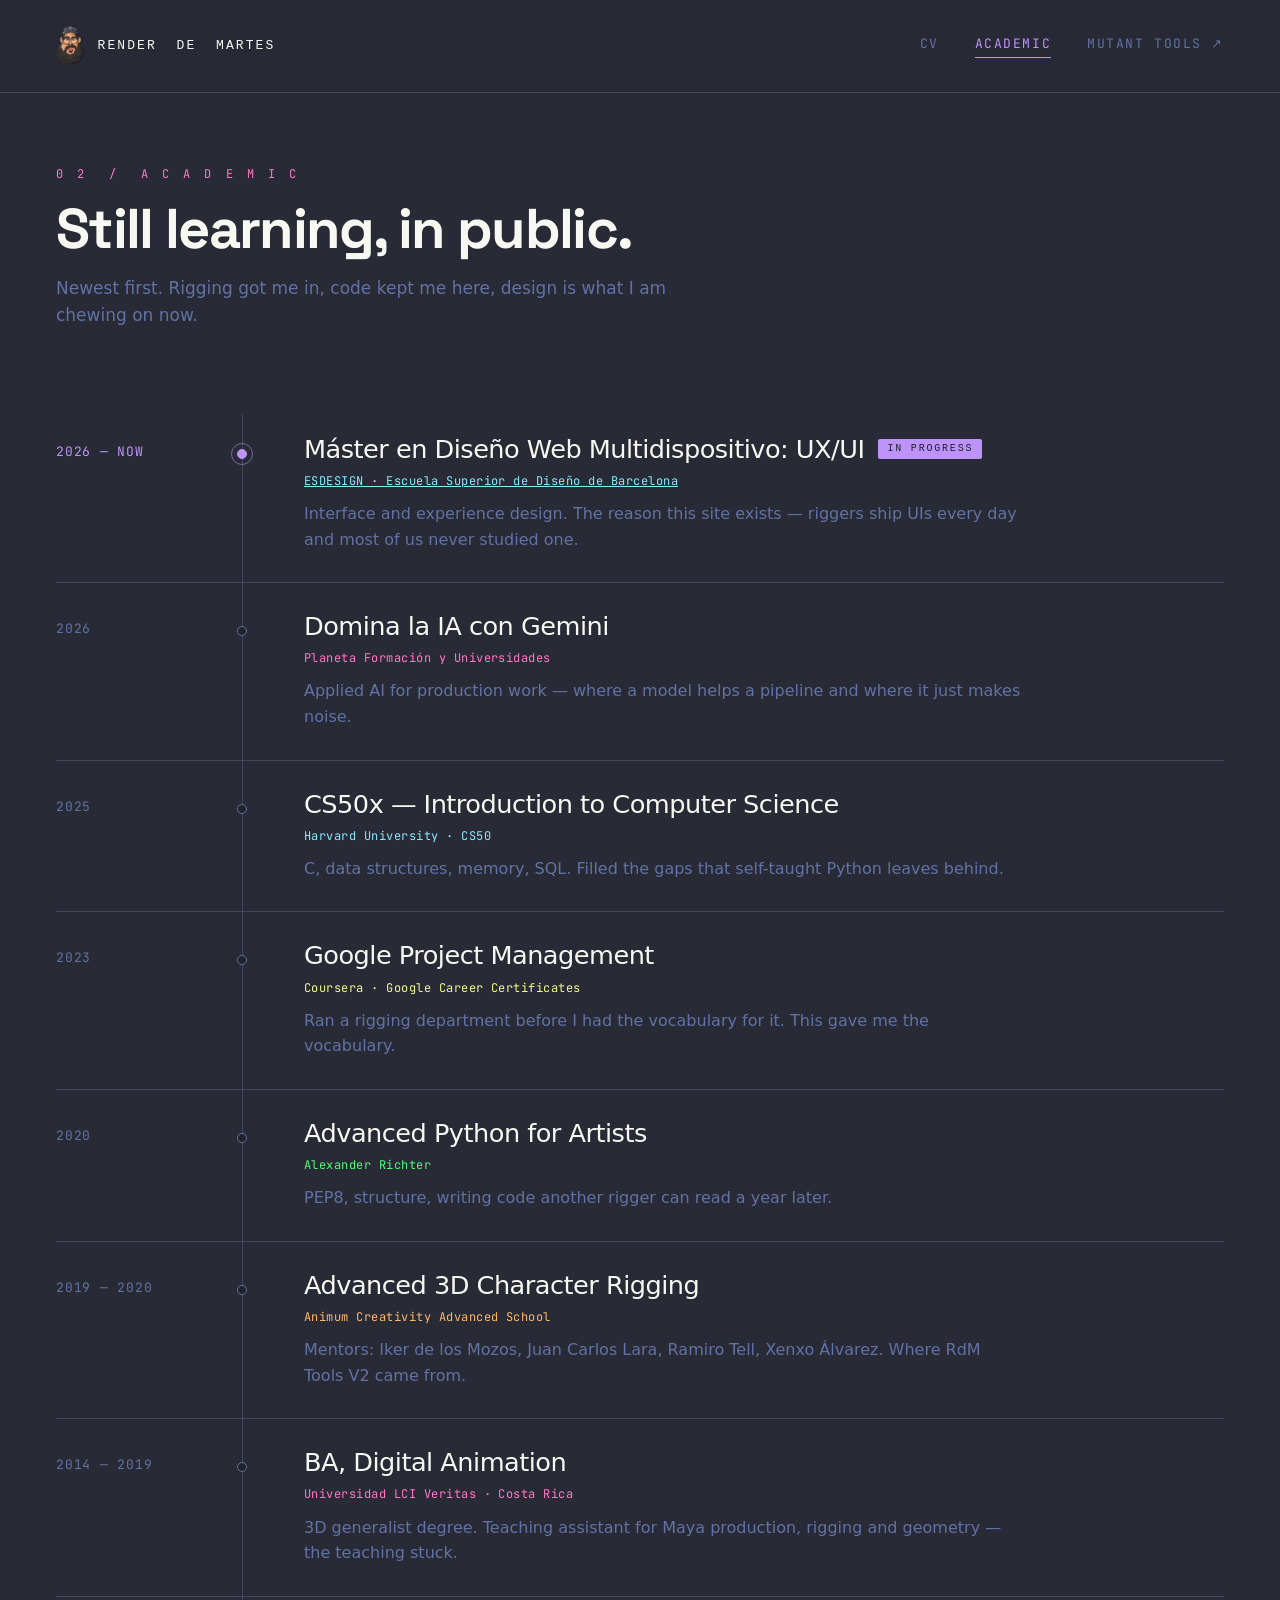
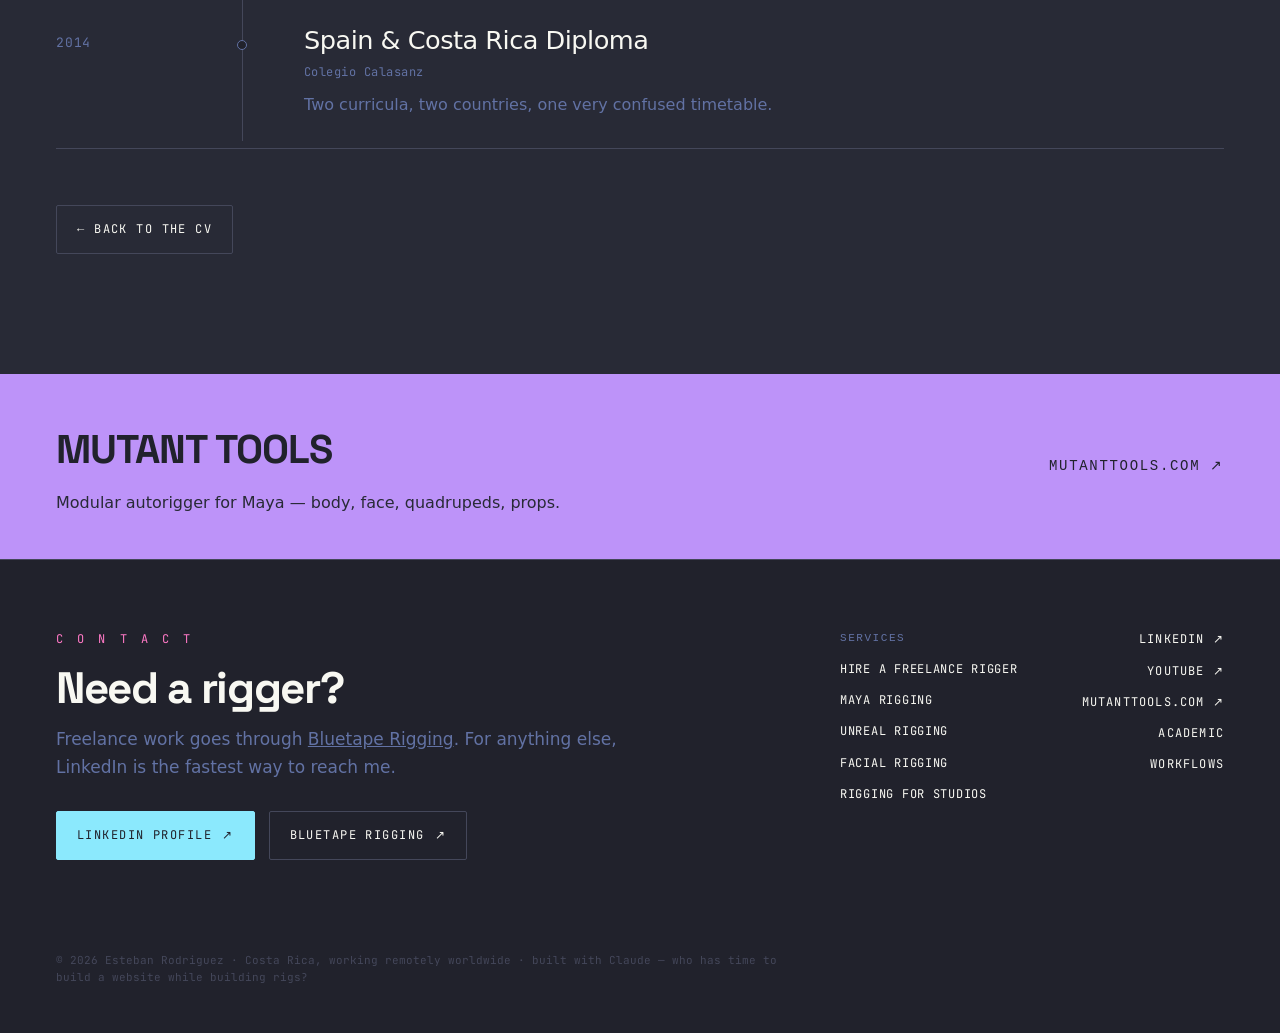
==== commit b28e24b8: "Correct the master's official title on /academic/ Esteban confirmed it: "Máster en Diseño Web Multid" ====
--- a/academic/index.html
+++ b/academic/index.html
@@ -51,8 +51,8 @@
         <span class="study__year">2026 — NOW</span>
         <span class="study__node" aria-hidden="true"></span>
         <div class="study__body">
-          <h3 class="study__title">Master in UX/UI Design<span class="tag">IN PROGRESS</span></h3>
-          <p class="study__school">ESDESIGN · Escuela Superior de Diseño de Barcelona</p>
+          <h3 class="study__title">Máster en Diseño Web Multidispositivo: UX/UI<span class="tag">IN PROGRESS</span></h3>
+          <p class="study__school"><a href="https://www.esdesignbarcelona.es/" target="_blank" rel="noopener">ESDESIGN · Escuela Superior de Diseño de Barcelona</a></p>
           <p class="study__note">Interface and experience design. The reason this site exists — riggers ship UIs every day and most of us never studied one.</p>
         </div>
       </li>
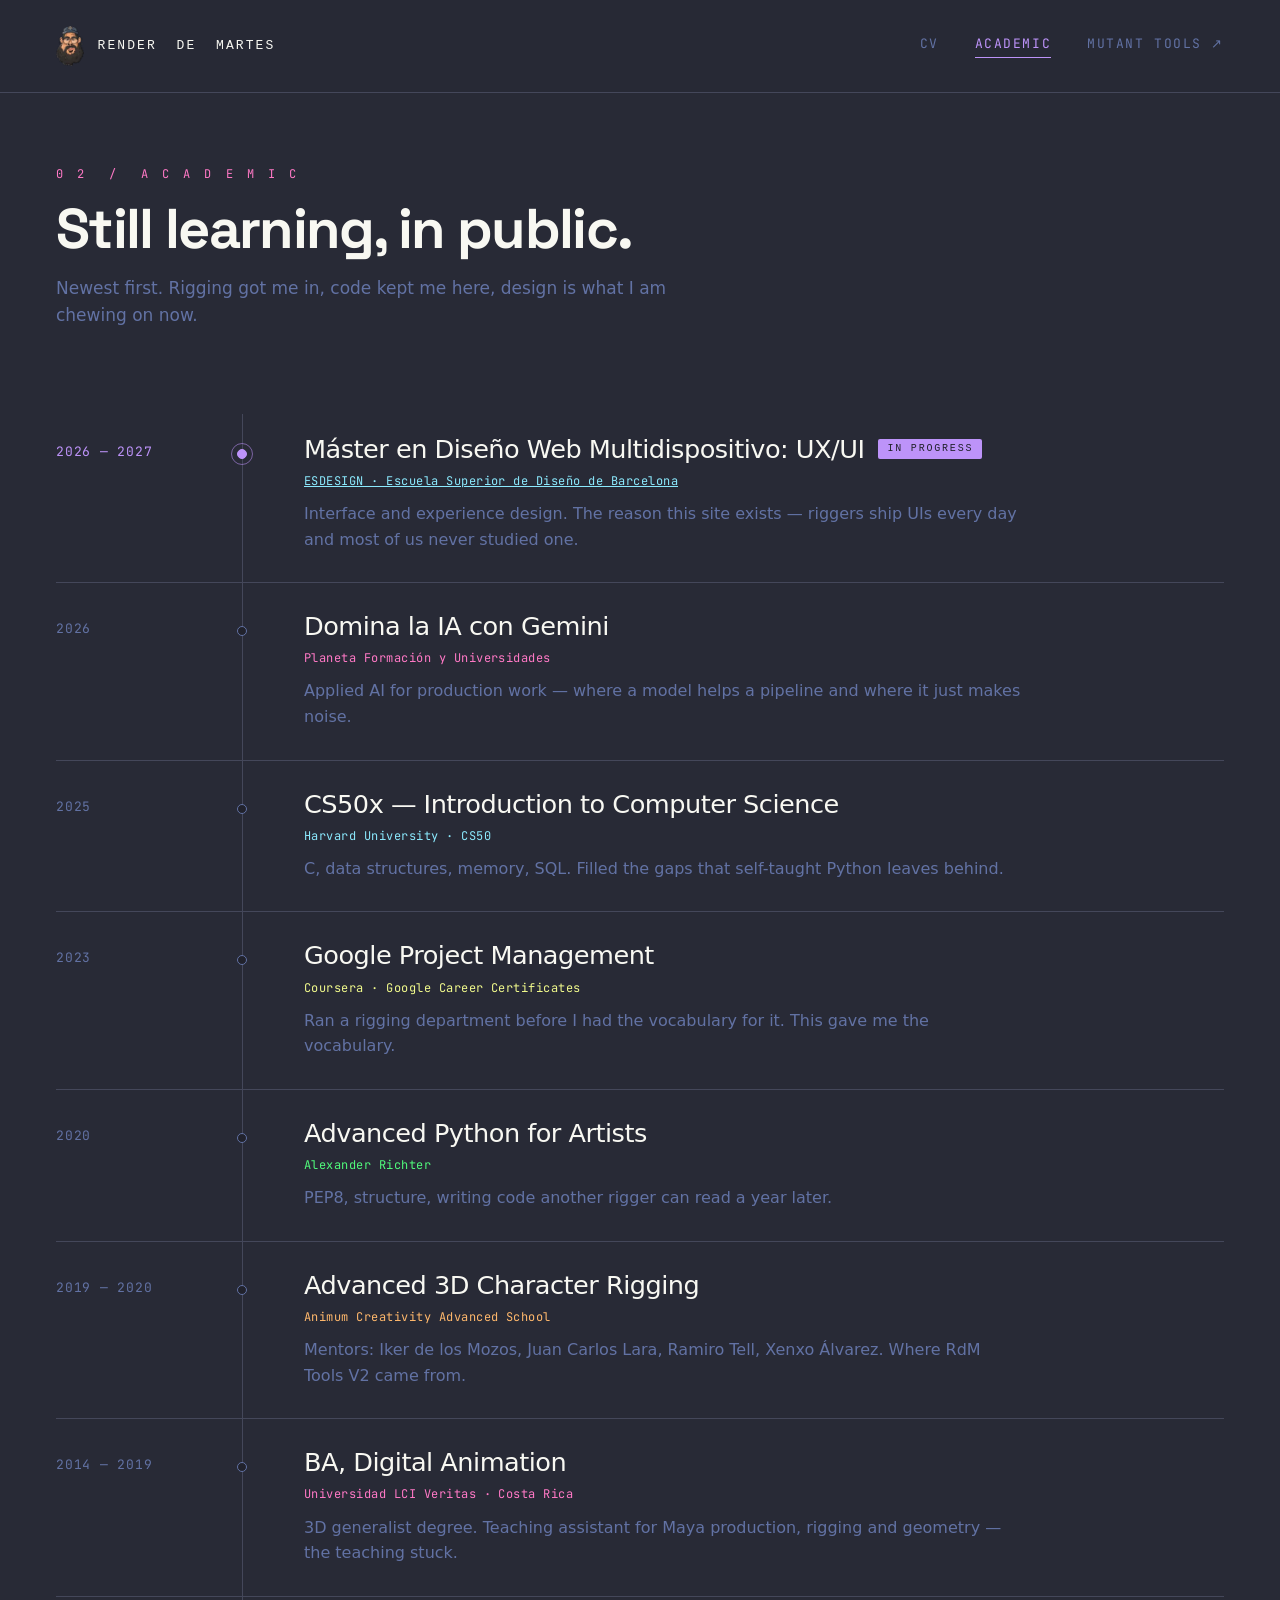
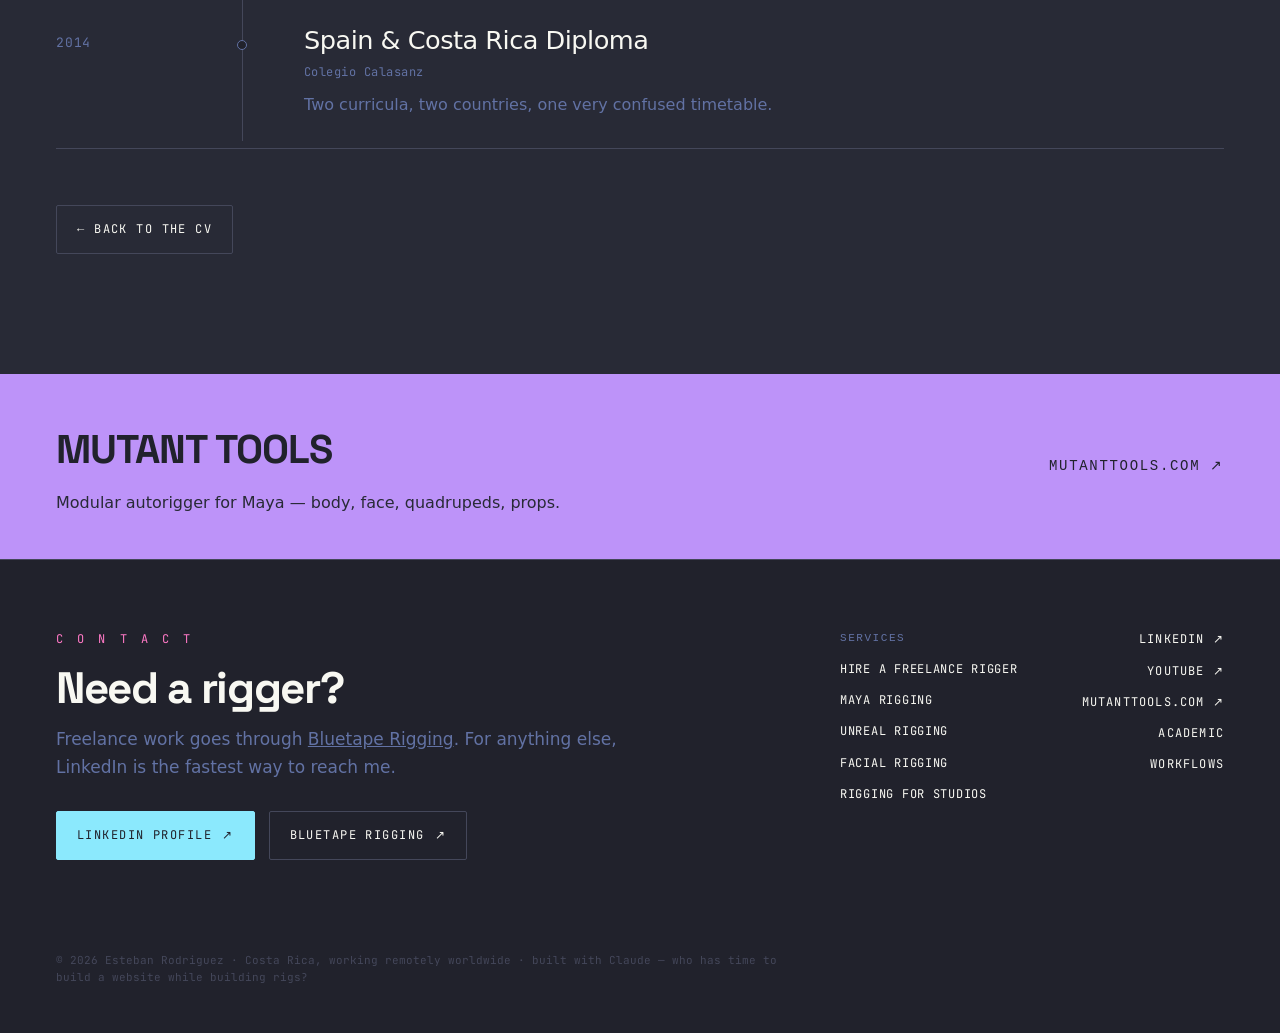
==== commit 9b47a3a7: "Date the UX/UI master: 2026 to 2027 Esteban: started April 2026, ends April 2027. Was showing "2026 " ====
--- a/academic/index.html
+++ b/academic/index.html
@@ -48,7 +48,7 @@
     </header>
     <ol class="timeline">
       <li class="study reveal study--live" data-accent="purple">
-        <span class="study__year">2026 — NOW</span>
+        <span class="study__year">2026 — 2027</span>
         <span class="study__node" aria-hidden="true"></span>
         <div class="study__body">
           <h3 class="study__title">Máster en Diseño Web Multidispositivo: UX/UI<span class="tag">IN PROGRESS</span></h3>
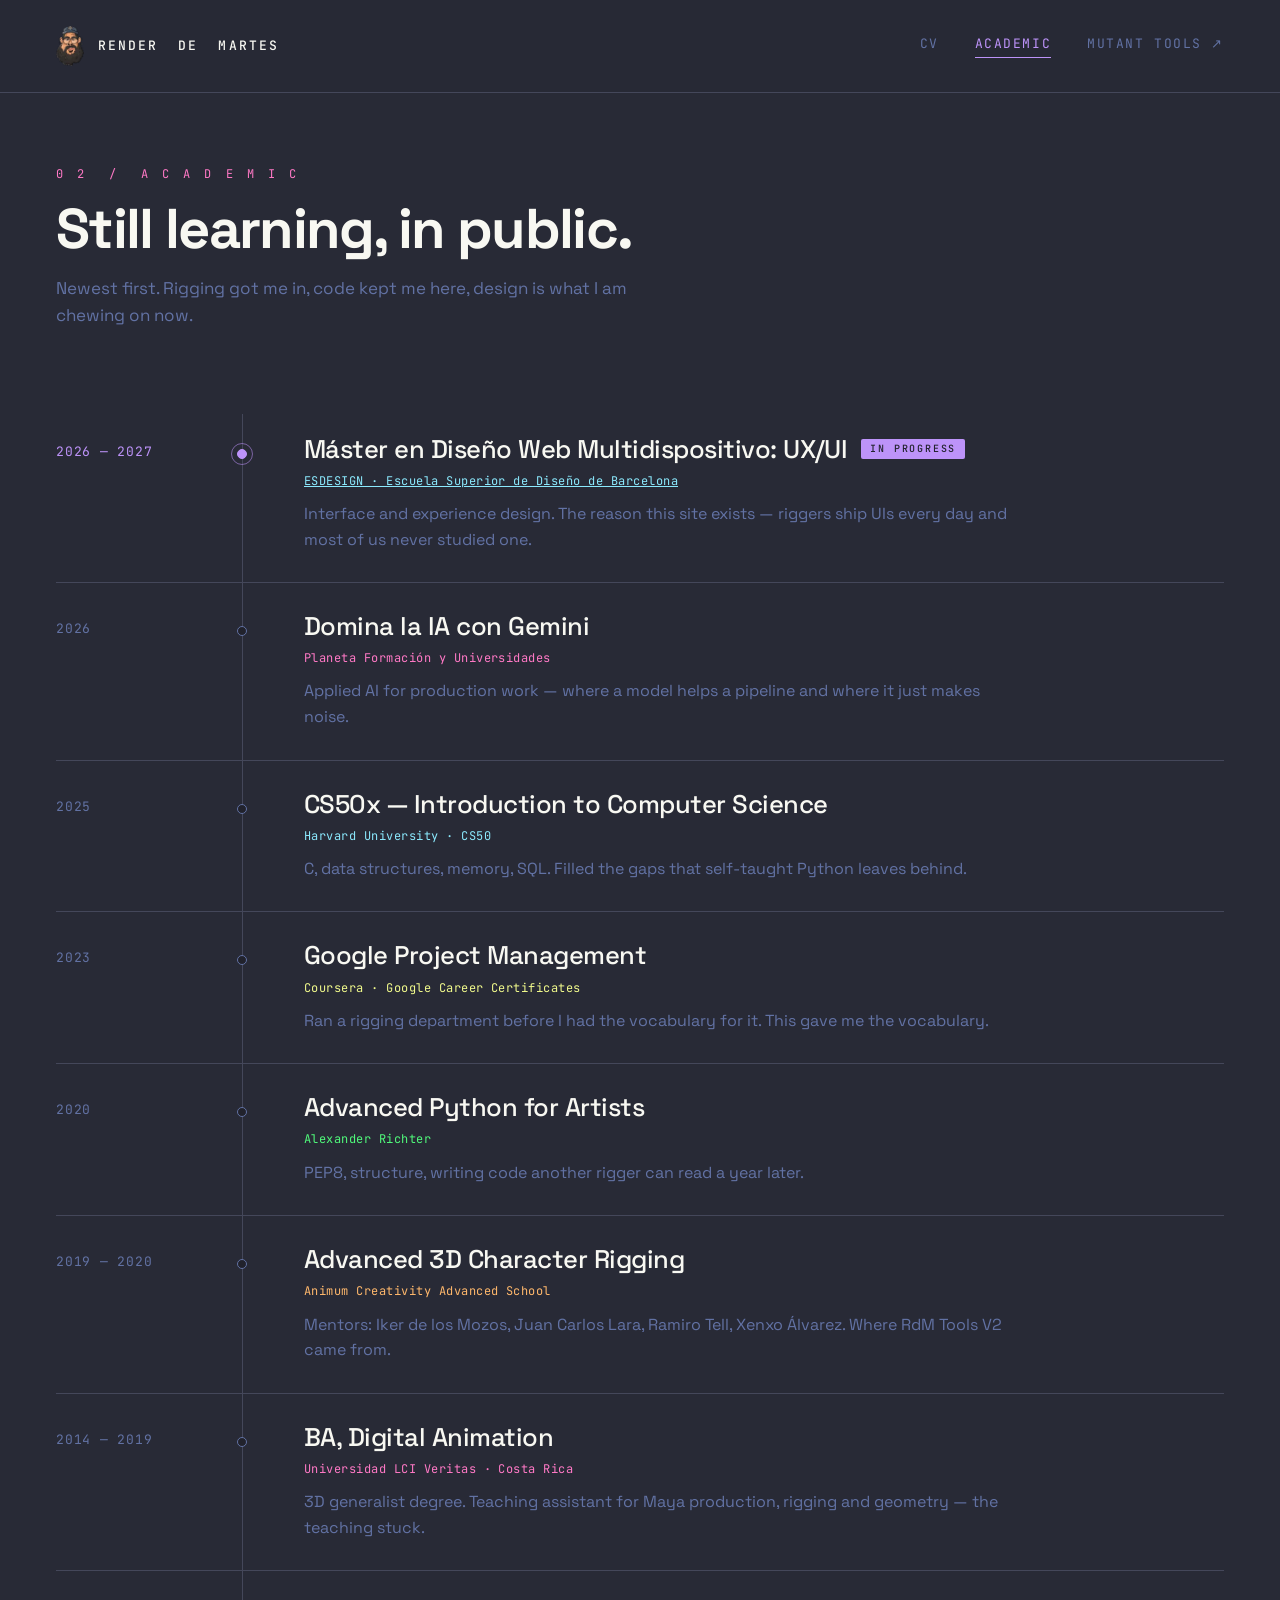
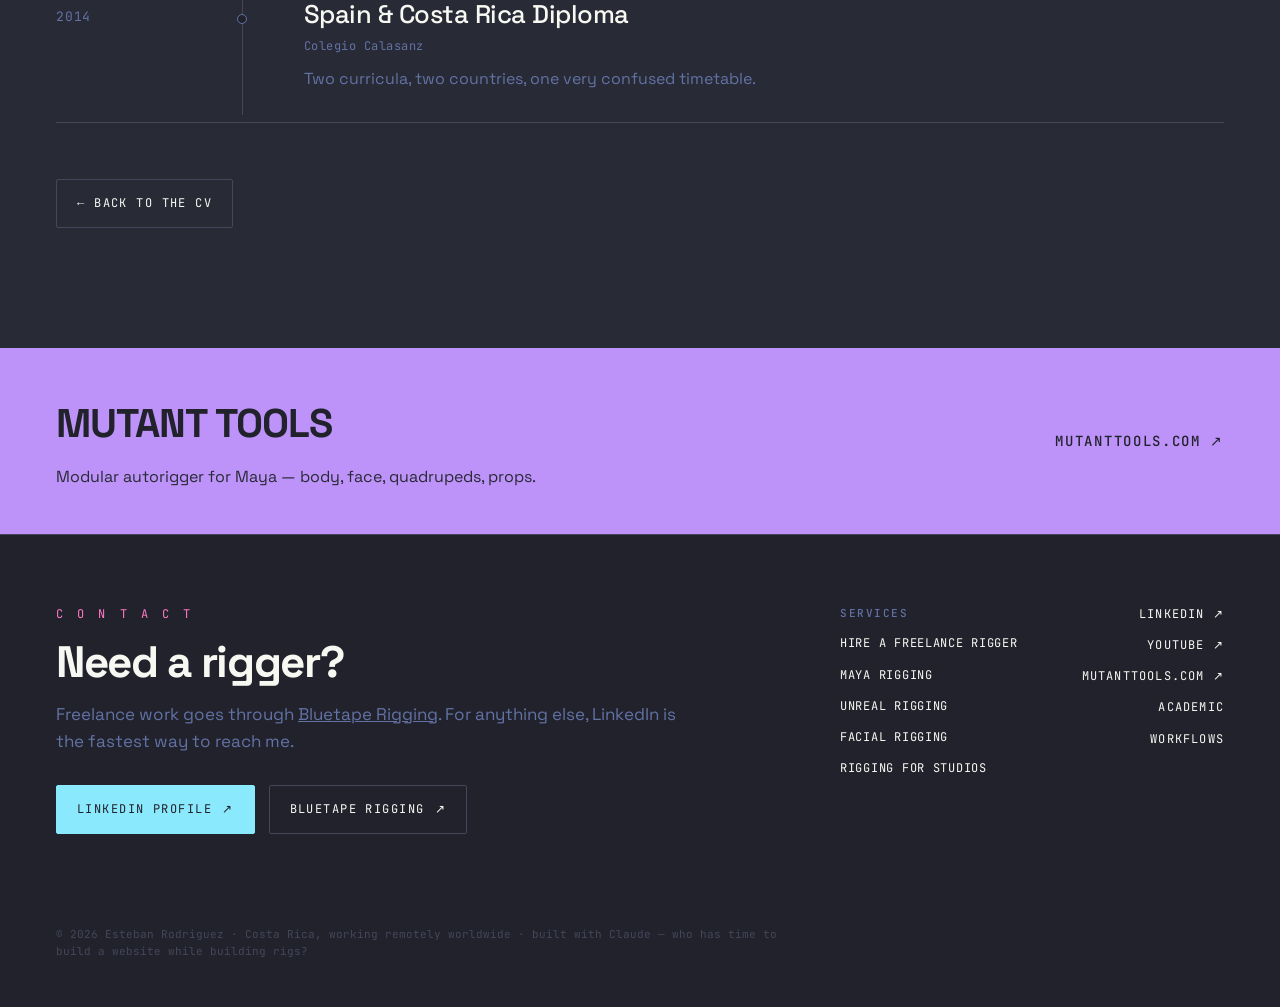
==== commit ae4a1056: "Serve the two variable fonts as weight ranges, ending 8 font 404s per page fonts.css declared per-we" ====
--- a/academic/index.html
+++ b/academic/index.html
@@ -21,7 +21,7 @@
 <link rel="apple-touch-icon" href="/assets/img/apple-touch-icon.png">
 <link rel="preload" href="/assets/fonts/space-grotesk-700-latin.woff2" as="font" type="font/woff2" crossorigin>
 <link rel="preload" href="/assets/fonts/jetbrains-mono-400-latin.woff2" as="font" type="font/woff2" crossorigin>
-<link rel="stylesheet" href="/assets/css/fonts.css?v=48f6eeb9">
+<link rel="stylesheet" href="/assets/css/fonts.css?v=7f36f3b8">
 <link rel="stylesheet" href="/assets/css/site.css?v=6976c4eb">
 <script type="application/ld+json">{"@context": "https://schema.org", "@type": "Person", "name": "Esteban Rodriguez", "url": "https://renderdemartes.com/", "jobTitle": "Technical Artist — Rigging & Python", "description": "Character rigger and rigging tools developer. Maya, Unreal, Unity. Creator of Mutant Tools.", "address": {"@type": "PostalAddress", "addressLocality": "Vancouver", "addressRegion": "BC", "addressCountry": "CA"}, "sameAs": ["https://www.linkedin.com/in/esteban-rodriguez-488a68147/", "https://www.youtube.com/@renderdemartes6049", "https://mutanttools.com/"], "knowsAbout": ["Character rigging", "Autodesk Maya", "Unreal Engine", "Python", "Facial rigging", "Pipeline tools"]}</script>
 </head>
--- a/assets/css/fonts.css
+++ b/assets/css/fonts.css
@@ -1 +1 @@
-@font-face{font-family:'JetBrains Mono';font-style:normal;font-weight:400;font-display:swap;src:url('../fonts/jetbrains-mono-400-latin-ext.woff2') format('woff2');unicode-range:U+0100-02BA,U+02BD-02C5,U+02C7-02CC,U+02CE-02D7,U+02DD-02FF,U+0304,U+0308,U+0329,U+1D00-1DBF,U+1E00-1E9F,U+1EF2-1EFF,U+2020,U+20A0-20AB,U+20AD-20C0,U+2113,U+2C60-2C7F,U+A720-A7FF}@font-face{font-family:'JetBrains Mono';font-style:normal;font-weight:400;font-display:swap;src:url('../fonts/jetbrains-mono-400-latin.woff2') format('woff2');unicode-range:U+0000-00FF,U+0131,U+0152-0153,U+02BB-02BC,U+02C6,U+02DA,U+02DC,U+0304,U+0308,U+0329,U+2000-206F,U+20AC,U+2122,U+2191,U+2193,U+2212,U+2215,U+FEFF,U+FFFD}@font-face{font-family:'JetBrains Mono';font-style:normal;font-weight:500;font-display:swap;src:url('../fonts/jetbrains-mono-500-latin-ext.woff2') format('woff2');unicode-range:U+0100-02BA,U+02BD-02C5,U+02C7-02CC,U+02CE-02D7,U+02DD-02FF,U+0304,U+0308,U+0329,U+1D00-1DBF,U+1E00-1E9F,U+1EF2-1EFF,U+2020,U+20A0-20AB,U+20AD-20C0,U+2113,U+2C60-2C7F,U+A720-A7FF}@font-face{font-family:'JetBrains Mono';font-style:normal;font-weight:500;font-display:swap;src:url('../fonts/jetbrains-mono-500-latin.woff2') format('woff2');unicode-range:U+0000-00FF,U+0131,U+0152-0153,U+02BB-02BC,U+02C6,U+02DA,U+02DC,U+0304,U+0308,U+0329,U+2000-206F,U+20AC,U+2122,U+2191,U+2193,U+2212,U+2215,U+FEFF,U+FFFD}@font-face{font-family:'Space Grotesk';font-style:normal;font-weight:400;font-display:swap;src:url('../fonts/space-grotesk-400-latin-ext.woff2') format('woff2');unicode-range:U+0100-02BA,U+02BD-02C5,U+02C7-02CC,U+02CE-02D7,U+02DD-02FF,U+0304,U+0308,U+0329,U+1D00-1DBF,U+1E00-1E9F,U+1EF2-1EFF,U+2020,U+20A0-20AB,U+20AD-20C0,U+2113,U+2C60-2C7F,U+A720-A7FF}@font-face{font-family:'Space Grotesk';font-style:normal;font-weight:400;font-display:swap;src:url('../fonts/space-grotesk-400-latin.woff2') format('woff2');unicode-range:U+0000-00FF,U+0131,U+0152-0153,U+02BB-02BC,U+02C6,U+02DA,U+02DC,U+0304,U+0308,U+0329,U+2000-206F,U+20AC,U+2122,U+2191,U+2193,U+2212,U+2215,U+FEFF,U+FFFD}@font-face{font-family:'Space Grotesk';font-style:normal;font-weight:500;font-display:swap;src:url('../fonts/space-grotesk-500-latin-ext.woff2') format('woff2');unicode-range:U+0100-02BA,U+02BD-02C5,U+02C7-02CC,U+02CE-02D7,U+02DD-02FF,U+0304,U+0308,U+0329,U+1D00-1DBF,U+1E00-1E9F,U+1EF2-1EFF,U+2020,U+20A0-20AB,U+20AD-20C0,U+2113,U+2C60-2C7F,U+A720-A7FF}@font-face{font-family:'Space Grotesk';font-style:normal;font-weight:500;font-display:swap;src:url('../fonts/space-grotesk-500-latin.woff2') format('woff2');unicode-range:U+0000-00FF,U+0131,U+0152-0153,U+02BB-02BC,U+02C6,U+02DA,U+02DC,U+0304,U+0308,U+0329,U+2000-206F,U+20AC,U+2122,U+2191,U+2193,U+2212,U+2215,U+FEFF,U+FFFD}@font-face{font-family:'Space Grotesk';font-style:normal;font-weight:700;font-display:swap;src:url('../fonts/space-grotesk-700-latin-ext.woff2') format('woff2');unicode-range:U+0100-02BA,U+02BD-02C5,U+02C7-02CC,U+02CE-02D7,U+02DD-02FF,U+0304,U+0308,U+0329,U+1D00-1DBF,U+1E00-1E9F,U+1EF2-1EFF,U+2020,U+20A0-20AB,U+20AD-20C0,U+2113,U+2C60-2C7F,U+A720-A7FF}@font-face{font-family:'Space Grotesk';font-style:normal;font-weight:700;font-display:swap;src:url('../fonts/space-grotesk-700-latin.woff2') format('woff2');unicode-range:U+0000-00FF,U+0131,U+0152-0153,U+02BB-02BC,U+02C6,U+02DA,U+02DC,U+0304,U+0308,U+0329,U+2000-206F,U+20AC,U+2122,U+2191,U+2193,U+2212,U+2215,U+FEFF,U+FFFD}+@font-face{font-family:'JetBrains Mono';font-style:normal;font-weight:100 800;font-display:swap;src:url('../fonts/jetbrains-mono-400-latin.woff2') format('woff2')}@font-face{font-family:'Space Grotesk';font-style:normal;font-weight:300 700;font-display:swap;src:url('../fonts/space-grotesk-700-latin.woff2') format('woff2')}
